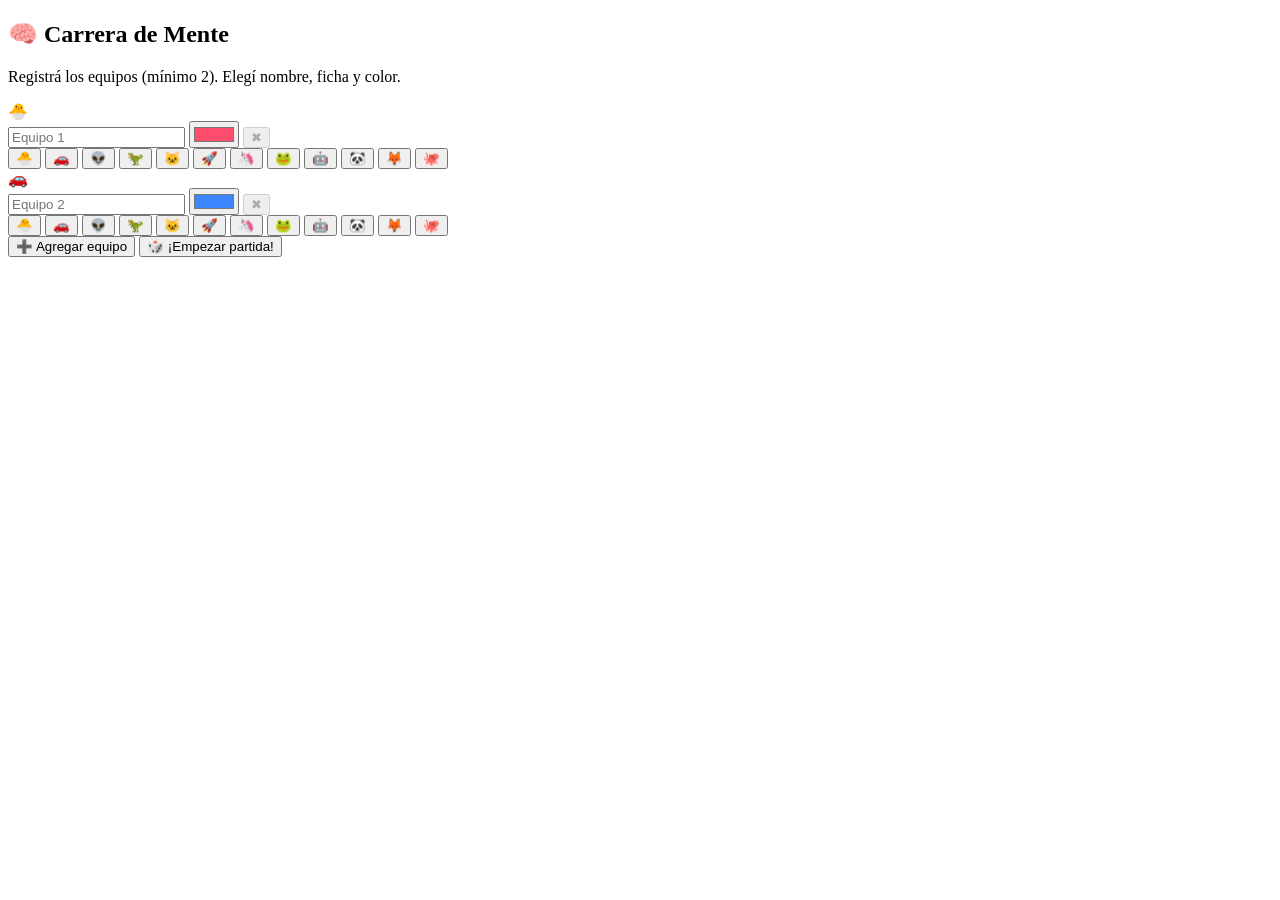
==== index.html @ 46ceb8cd "commit inicial" ====
<!doctype html>
<html lang="es">
<head>
  <meta charset="utf-8">
  <meta name="viewport" content="width=device-width, initial-scale=1">
  <title>Carrera de Mente</title>
  <link rel="preconnect" href="https://fonts.googleapis.com">
  <link rel="preconnect" href="https://fonts.gstatic.com" crossorigin>
  <link href="https://fonts.googleapis.com/css2?family=Fredoka:wght@400;600;700&display=swap" rel="stylesheet">
  <link rel="stylesheet" href="css/styles.css">
</head>
<body>

  <!-- ============ PANTALLA 1: CONFIGURACIÓN ============ -->
  <section id="screen-setup" class="screen screen-setup" hidden>
    <div class="setup-card">
      <h1 class="logo">🧠 Carrera de Mente</h1>
      <p class="subtitle">Registrá los equipos (mínimo 2). Elegí nombre, ficha y color.</p>

      <div id="team-list" class="team-list"></div>

      <div class="setup-actions">
        <button id="btn-add-team" class="btn btn-ghost" type="button">➕ Agregar equipo</button>
        <button id="btn-start" class="btn btn-primary btn-big" type="button">🎲 ¡Empezar partida!</button>
      </div>
    </div>
  </section>

  <!-- ============ PANTALLA 2: TABLERO ============ -->
  <section id="screen-game" class="screen screen-game" hidden>
    <header class="topbar">
      <h1 class="logo small">🧠 Carrera de Mente</h1>
      <div class="topbar-actions">
        <button id="btn-undo" class="btn btn-ghost" type="button" title="Deshacer última acción">↩️ Deshacer</button>
        <button id="btn-new" class="btn btn-ghost" type="button">🔄 Nueva partida</button>
      </div>
    </header>

    <main class="game-layout">
      <div class="board-wrap">
        <div id="board" class="board">
          <!-- Las casillas se generan por JS. Las fichas viven en esta capa encima -->
          <div id="tokens" class="tokens-layer"></div>
        </div>
      </div>

      <aside class="panel">
        <div id="turn-card" class="turn-card"></div>

        <div class="panel-box">
          <p class="panel-label">Valor del dado físico</p>
          <div id="dice-buttons" class="dice-buttons"></div>
          <button id="btn-move" class="btn btn-primary btn-big btn-block" type="button" disabled>¡Mover!</button>
          <div class="row-actions">
            <button id="btn-ring" class="btn btn-gold" type="button">💍 +1 Anillo</button>
            <button id="btn-skip" class="btn btn-ghost" type="button">⏭️ Pasar turno</button>
          </div>
          <p class="hint">Atajos: teclas <kbd>1</kbd>–<kbd>6</kbd> y <kbd>Enter</kbd></p>
        </div>

        <div class="panel-box">
          <p class="panel-label">Equipos</p>
          <ol id="score-list" class="score-list"></ol>
        </div>
      </aside>
    </main>
  </section>

  <!-- ============ MODAL: CONTINUAR PARTIDA ============ -->
  <div id="modal-resume" class="modal" hidden>
    <div class="modal-card">
      <div class="modal-emoji">💾</div>
      <h2>Hay una partida guardada</h2>
      <ul id="resume-summary" class="resume-summary"></ul>
      <div class="modal-actions">
        <button id="btn-resume" class="btn btn-primary btn-big" type="button">▶️ Continuar partida</button>
        <button id="btn-resume-new" class="btn btn-ghost" type="button">🆕 Nueva partida</button>
      </div>
    </div>
  </div>

  <!-- ============ MODAL: DESAFÍO ============ -->
  <div id="modal-challenge" class="modal" hidden>
    <div class="modal-card">
      <div class="modal-emoji">❓</div>
      <h2>¡Desafío!</h2>
      <p id="challenge-text" class="modal-text"></p>
      <div class="modal-actions">
        <button id="btn-challenge-ok" class="btn btn-primary btn-big" type="button">✅ Correcto (+1 💍)</button>
        <button id="btn-challenge-fail" class="btn btn-danger btn-big" type="button">❌ Incorrecto</button>
      </div>
    </div>
  </div>

  <!-- ============ MODAL: VICTORIA ============ -->
  <div id="modal-victory" class="modal modal-victory" hidden>
    <div id="confetti" class="confetti"></div>
    <div class="modal-card victory-card">
      <div id="victory-avatar" class="victory-avatar"></div>
      <h2 id="victory-title" class="victory-title"></h2>
      <p id="victory-text" class="modal-text"></p>
      <div class="modal-actions">
        <button id="btn-victory-continue" class="btn btn-primary btn-big" type="button">Seguir jugando</button>
        <button id="btn-victory-new" class="btn btn-ghost" type="button">🆕 Nueva partida</button>
      </div>
    </div>
  </div>

  <div id="toast" class="toast" hidden></div>

  <script src="js/config.js"></script>
  <script src="js/app.js"></script>
</body>
</html>
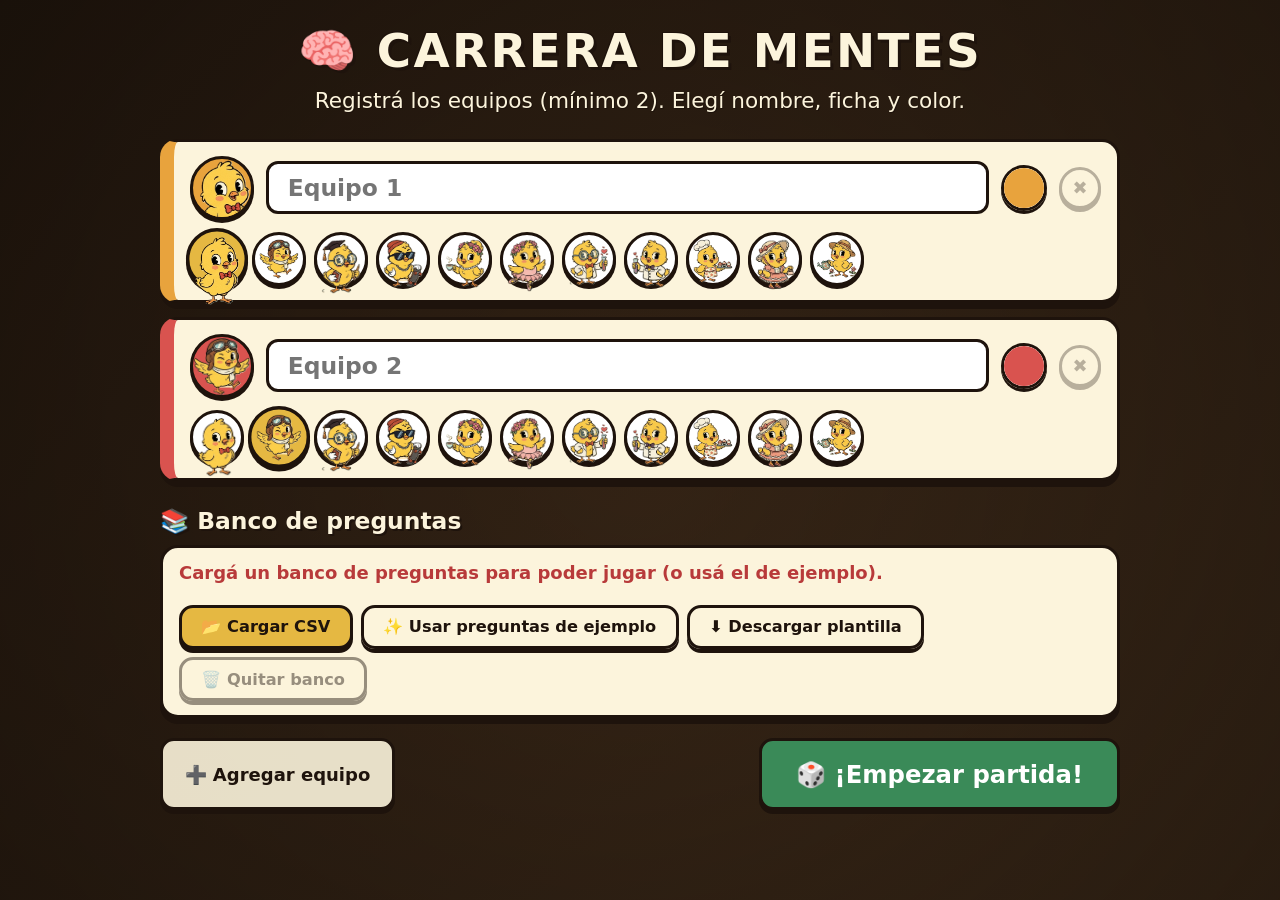
==== commit 51d8c999: "Pista circular por temáticas, banco de preguntas CSV y personajes pollito - Tablero circular de 20 c" ====
--- a/index.html
+++ b/index.html
@@ -3,7 +3,7 @@
 <head>
   <meta charset="utf-8">
   <meta name="viewport" content="width=device-width, initial-scale=1">
-  <title>Carrera de Mente</title>
+  <title>Carrera de Mentes</title>
   <link rel="preconnect" href="https://fonts.googleapis.com">
   <link rel="preconnect" href="https://fonts.gstatic.com" crossorigin>
   <link href="https://fonts.googleapis.com/css2?family=Fredoka:wght@400;600;700&display=swap" rel="stylesheet">
@@ -11,13 +11,42 @@
 </head>
 <body>
 
+  <!-- Aviso que se ve solo si el JavaScript no arranca (JS lo oculta al iniciar) -->
+  <div id="boot-msg" class="boot-msg">
+    <div class="modal-card">
+      <div class="modal-emoji">🧠</div>
+      <h2>Carrera de Mentes</h2>
+      <p class="modal-text">Si ves este mensaje, el juego no pudo arrancar.</p>
+      <p>Abrí <strong>index.html</strong> con <strong>Chrome o Edge</strong> (doble clic en el archivo),
+        desde la carpeta completa del juego: tienen que estar al lado las carpetas
+        <code>css</code>, <code>js</code> y <code>assets</code>.</p>
+      <p><small>Las vistas previas de archivos (por ejemplo dentro de otras apps) no ejecutan el juego.</small></p>
+    </div>
+  </div>
+
+  <!-- input de archivo compartido (setup y juego) para cargar el CSV -->
+  <input type="file" id="bank-file" accept=".csv,.txt,text/csv" hidden>
+
   <!-- ============ PANTALLA 1: CONFIGURACIÓN ============ -->
   <section id="screen-setup" class="screen screen-setup" hidden>
     <div class="setup-card">
-      <h1 class="logo">🧠 Carrera de Mente</h1>
+      <h1 class="logo">🧠 Carrera de Mentes</h1>
       <p class="subtitle">Registrá los equipos (mínimo 2). Elegí nombre, ficha y color.</p>
 
       <div id="team-list" class="team-list"></div>
+
+      <h2 class="section-title">📚 Banco de preguntas</h2>
+      <div class="bank-box">
+        <p id="bank-status" class="bank-status"></p>
+        <div id="bank-themes" class="theme-chips"></div>
+        <p id="bank-error" class="bank-error" hidden></p>
+        <div class="bank-actions">
+          <button id="btn-bank-load" class="btn btn-gold" type="button">📂 Cargar CSV</button>
+          <button id="btn-bank-sample" class="btn btn-ghost" type="button">✨ Usar preguntas de ejemplo</button>
+          <button id="btn-bank-template" class="btn btn-ghost" type="button">⬇️ Descargar plantilla</button>
+          <button id="btn-bank-clear" class="btn btn-ghost" type="button">🗑️ Quitar banco</button>
+        </div>
+      </div>
 
       <div class="setup-actions">
         <button id="btn-add-team" class="btn btn-ghost" type="button">➕ Agregar equipo</button>
@@ -29,8 +58,9 @@
   <!-- ============ PANTALLA 2: TABLERO ============ -->
   <section id="screen-game" class="screen screen-game" hidden>
     <header class="topbar">
-      <h1 class="logo small">🧠 Carrera de Mente</h1>
+      <h1 class="logo small">🧠 Carrera de Mentes</h1>
       <div class="topbar-actions">
+        <button id="btn-game-bank" class="btn btn-ghost" type="button" title="Cargar otro CSV de preguntas">📚 Preguntas</button>
         <button id="btn-undo" class="btn btn-ghost" type="button" title="Deshacer última acción">↩️ Deshacer</button>
         <button id="btn-new" class="btn btn-ghost" type="button">🔄 Nueva partida</button>
       </div>
@@ -55,6 +85,7 @@
             <button id="btn-ring" class="btn btn-gold" type="button">💍 +1 Anillo</button>
             <button id="btn-skip" class="btn btn-ghost" type="button">⏭️ Pasar turno</button>
           </div>
+          <button id="btn-ask" class="btn btn-ghost btn-block" type="button" style="margin-top:8px" title="Vuelve a sacar una pregunta de la casilla donde está el equipo">❓ Pregunta de esta casilla</button>
           <p class="hint">Atajos: teclas <kbd>1</kbd>–<kbd>6</kbd> y <kbd>Enter</kbd></p>
         </div>
 
@@ -79,15 +110,33 @@
     </div>
   </div>
 
-  <!-- ============ MODAL: DESAFÍO ============ -->
-  <div id="modal-challenge" class="modal" hidden>
+  <!-- ============ MODAL: PREGUNTA ============ -->
+  <div id="modal-question" class="modal" hidden>
+    <div id="question-card" class="modal-card question-card">
+      <span id="q-theme" class="theme-chip"></span>
+      <p id="q-team" class="q-team"></p>
+      <h2 id="q-text" class="q-text"></h2>
+      <ol id="q-options" class="q-options"></ol>
+      <div id="q-answer" class="q-answer" hidden></div>
+      <div class="modal-actions">
+        <button id="btn-q-reveal" class="btn btn-ghost" type="button">👁️ Mostrar respuesta</button>
+      </div>
+      <div class="modal-actions">
+        <button id="btn-q-ok" class="btn btn-primary btn-big" type="button">✅ Correcto</button>
+        <button id="btn-q-fail" class="btn btn-danger btn-big" type="button">❌ Incorrecto</button>
+      </div>
+      <p id="q-counter" class="q-counter"></p>
+    </div>
+  </div>
+
+  <!-- ============ MODAL: ELEGIR TEMÁTICA DEL ANILLO ============ -->
+  <div id="modal-theme" class="modal" hidden>
     <div class="modal-card">
-      <div class="modal-emoji">❓</div>
-      <h2>¡Desafío!</h2>
-      <p id="challenge-text" class="modal-text"></p>
+      <h2 id="theme-title">¿Anillo de qué temática?</h2>
+      <p id="theme-for" class="modal-text"></p>
+      <div id="theme-options" class="theme-options"></div>
       <div class="modal-actions">
-        <button id="btn-challenge-ok" class="btn btn-primary btn-big" type="button">✅ Correcto (+1 💍)</button>
-        <button id="btn-challenge-fail" class="btn btn-danger btn-big" type="button">❌ Incorrecto</button>
+        <button id="btn-theme-cancel" class="btn btn-ghost" type="button">Cancelar</button>
       </div>
     </div>
   </div>
@@ -99,6 +148,7 @@
       <div id="victory-avatar" class="victory-avatar"></div>
       <h2 id="victory-title" class="victory-title"></h2>
       <p id="victory-text" class="modal-text"></p>
+      <div id="victory-rings" class="theme-chips victory-rings"></div>
       <div class="modal-actions">
         <button id="btn-victory-continue" class="btn btn-primary btn-big" type="button">Seguir jugando</button>
         <button id="btn-victory-new" class="btn btn-ghost" type="button">🆕 Nueva partida</button>
@@ -109,6 +159,7 @@
   <div id="toast" class="toast" hidden></div>
 
   <script src="js/config.js"></script>
+  <script src="js/preguntas-ejemplo.js"></script>
   <script src="js/app.js"></script>
 </body>
 </html>
--- a/css/styles.css
+++ b/css/styles.css
@@ -0,0 +1,634 @@
+/* =========================================================
+   CARRERA DE MENTES — Estética Retro 1930s (Cuphead / Monopoly)
+   Variables principales arriba: cambiá colores acá.
+   ========================================================= */
+:root {
+  --bg-1: #2d1e12;     /* Marrón oscuro clásico de fondo */
+  --bg-2: #4a331e;     /* Tono madera/tostado cálido */
+  --ink: #1e130c;      /* Tinta oscura para textos */
+  --card: #fcf4dc;     /* Fondo pergamino suave para tarjetas */
+  --accent: #e5b842;   /* Amarillo dorado retro / fichas */
+  --ok: #3a8a58;       /* Verde vintage */
+  --danger: #b83a3a;   /* Rojo tiza clásico */
+  --radius: 18px;
+
+  /* Colores de las casillas normales (estilo pergamino/tablero antiguo) */
+  --cell-c0: #faeed2;
+  --cell-c1: #e4efe7;
+  --cell-c2: #f4e2d0;
+  --cell-c3: #e2eaf4;
+
+  /* Casillas especiales con tonos pasteles envejecidos */
+  --cell-forward: #a3d9b1;
+  --cell-back: #e8a5a5;
+  --cell-prize: #fce883;
+  --cell-challenge: #d4c5f9;
+
+  --step-ms: 380ms; /* lo pisa JS con CONFIG.STEP_MS */
+}
+
+*, *::before, *::after { box-sizing: border-box; }
+
+/* Aviso de arranque (lo oculta JS) */
+.boot-msg { min-height: 100vh; display: grid; place-items: center; padding: 16px; }
+.boot-msg code { background: #fff; border: 1px solid var(--ink); border-radius: 4px; padding: 0 4px; }
+[hidden] { display: none !important; }
+
+html { font-size: 18px; }
+body {
+  margin: 0;
+  min-height: 100vh;
+  font-family: 'Fredoka', 'Segoe UI', system-ui, sans-serif;
+  color: var(--ink);
+  background:
+    radial-gradient(circle, rgba(0,0,0,0.15) 0%, rgba(0,0,0,0.45) 100%),
+    linear-gradient(135deg, var(--bg-1), var(--bg-2));
+  background-attachment: fixed;
+}
+
+/* ---------- Botones estilo caricatura vintage ---------- */
+.btn {
+  font: inherit;
+  font-weight: 700;
+  font-size: 1rem;
+  border: 3px solid var(--ink);
+  border-radius: 14px;
+  padding: .6em 1.2em;
+  cursor: pointer;
+  color: var(--ink);
+  background: var(--card);
+  box-shadow: 0 4px 0 var(--ink);
+  transition: transform .08s, box-shadow .08s, opacity .2s;
+  user-select: none;
+  display: inline-flex; align-items: center; justify-content: center; gap: .3em;
+}
+.btn:active:not(:disabled) { transform: translateY(4px); box-shadow: 0 0 0 var(--ink); }
+.btn:disabled { opacity: .45; cursor: not-allowed; }
+.btn-primary { background: var(--ok); color: #fff; }
+.btn-gold { background: var(--accent); }
+.btn-danger { background: var(--danger); color: #fff; }
+.btn-ghost { background: rgba(252,244,220,.9); }
+.btn-big { font-size: 1.35rem; padding: .75em 1.4em; }
+.btn-block { width: 100%; }
+.btn-icon {
+  font: inherit; border: 3px solid var(--ink); background: var(--card); color: var(--ink);
+  width: 42px; height: 42px; border-radius: 50%; cursor: pointer; font-weight: 700;
+  box-shadow: 0 3px 0 var(--ink);
+}
+.btn-icon:disabled { opacity: .3; cursor: not-allowed; }
+
+.logo {
+  margin: 0;
+  font-size: 2.6rem;
+  color: var(--card);
+  text-transform: uppercase;
+  letter-spacing: 0.05em;
+  text-shadow: 3px 3px 0 var(--ink), -1px -1px 0 var(--ink), 1px -1px 0 var(--ink), -1px 1px 0 var(--ink);
+}
+.logo.small { font-size: 1.6rem; }
+
+/* ---------- Avatar genérico ---------- */
+.av { display: grid; place-items: center; width: 100%; height: 100%; line-height: 1; }
+.av img { width: 100%; height: 100%; object-fit: contain; display: block; }
+
+/* =========================================================
+   SETUP
+   ========================================================= */
+.screen-setup { display: grid; place-items: center; padding: 24px 16px; }
+.setup-card {
+  width: min(960px, 100%);
+  text-align: center;
+}
+.subtitle { color: var(--card); font-size: 1.2rem; margin: .4em 0 1.2em; text-shadow: 1px 1px 0 var(--ink); }
+.section-title { color: var(--card); text-align: left; margin: 26px 0 10px; font-size: 1.3rem; text-shadow: 2px 2px 0 var(--ink); }
+
+.team-list { display: grid; gap: 14px; text-align: left; }
+.team-row {
+  background: var(--card);
+  border-radius: var(--radius);
+  padding: 14px 16px;
+  border: 3px solid var(--ink);
+  border-left: 14px solid var(--team);
+  box-shadow: 0 6px 0 var(--ink);
+  animation: pop-in .3s ease-out;
+}
+.team-row-head { display: flex; align-items: center; gap: 12px; }
+.avatar-preview {
+  flex: 0 0 64px; width: 64px; height: 64px; border-radius: 50%;
+  background: var(--team); border: 3px solid var(--ink); box-shadow: 0 3px 0 var(--ink);
+  font-size: 40px; overflow: hidden;
+}
+.team-name {
+  flex: 1; min-width: 0;
+  font: inherit; font-size: 1.3rem; font-weight: 600;
+  padding: .4em .8em; border-radius: 12px; border: 3px solid var(--ink); outline: none;
+  background: #fff; color: var(--ink);
+}
+.team-name:focus { border-color: var(--accent); }
+.color-pick {
+  width: 46px; height: 46px; border-radius: 50%; overflow: hidden; flex: 0 0 46px;
+  border: 3px solid var(--ink); box-shadow: 0 3px 0 var(--ink); cursor: pointer; position: relative;
+}
+.color-pick input { position: absolute; inset: -10px; width: 200%; height: 200%; border: 0; cursor: pointer; }
+
+.avatar-picker { display: flex; flex-wrap: wrap; gap: 8px; margin-top: 12px; }
+.avatar-opt {
+  width: 54px; height: 54px; border-radius: 50%; border: 3px solid var(--ink);
+  background: #fff; font-size: 32px; cursor: pointer; padding: 4px;
+  box-shadow: 0 3px 0 var(--ink);
+  transition: transform .15s, background .15s;
+}
+.avatar-opt:hover { transform: scale(1.1); }
+.avatar-opt.selected { background: var(--accent); transform: scale(1.15); }
+
+.setup-actions { display: flex; justify-content: space-between; gap: 12px; margin-top: 20px; flex-wrap: wrap; }
+
+/* ---------- Banco de preguntas (setup) ---------- */
+.bank-box {
+  background: var(--card);
+  border: 3px solid var(--ink);
+  border-radius: var(--radius);
+  box-shadow: 0 6px 0 var(--ink);
+  padding: 14px 16px;
+  text-align: left;
+}
+.bank-status { margin: 0 0 10px; font-weight: 600; }
+.bank-status.empty { color: var(--danger); }
+.bank-actions { display: flex; flex-wrap: wrap; gap: 8px; margin-top: 12px; }
+.bank-actions .btn { font-size: .9rem; }
+.bank-error { color: var(--danger); font-weight: 600; margin: 8px 0 0; }
+
+/* Chips de temática */
+.theme-chips { display: flex; flex-wrap: wrap; gap: 6px; }
+.theme-chip {
+  display: inline-flex; align-items: center; gap: .35em;
+  background: var(--theme); color: #fff;
+  border: 2px solid var(--ink); border-radius: 999px;
+  padding: .15em .7em; font-weight: 700; font-size: .9rem;
+  box-shadow: 0 2px 0 var(--ink);
+  text-shadow: 1px 1px 0 rgba(0,0,0,.35);
+  white-space: nowrap;
+}
+.theme-chip small { opacity: .9; font-weight: 600; }
+
+/* =========================================================
+   JUEGO
+   ========================================================= */
+.screen-game { height: 100vh; display: grid; grid-template-rows: auto 1fr; }
+.topbar { display: flex; justify-content: space-between; align-items: center; padding: 10px 16px 0; gap: 10px; }
+.topbar-actions { display: flex; gap: 8px; }
+.topbar-actions .btn { font-size: .9rem; padding: .5em .9em; }
+
+.game-layout {
+  display: grid;
+  grid-template-columns: 1fr 340px;
+  gap: 16px;
+  padding: 12px 16px 16px;
+  min-height: 0;
+}
+
+/* ---------- Tablero ----------
+   El fondo ocupa todo el tablero. Las casillas se ubican en la
+   "zona libre" definida por CONFIG.BOARD_AREA (JS pone --area-*).
+   El padding vertical en % se calcula sobre el ANCHO, por eso se
+   divide por --ratio (ancho/alto de la imagen). */
+.board-wrap { display: grid; place-items: center; min-width: 0; min-height: 0; }
+.board {
+  --cols: 8; --rows: 5;
+  --ratio: 1.6;
+  --area-t: 2; --area-r: 1.5; --area-b: 2; --area-l: 1.5;
+  position: relative;
+  display: grid;
+  grid-template-columns: repeat(var(--cols), 1fr);
+  grid-template-rows: repeat(var(--rows), 1fr);
+  gap: 6px;
+  padding:
+    calc(1% * var(--area-t) / var(--ratio))
+    calc(1% * var(--area-r))
+    calc(1% * var(--area-b) / var(--ratio))
+    calc(1% * var(--area-l));
+  aspect-ratio: var(--ratio);
+  width: min(100%, calc((100vh - 110px) * var(--ratio)));
+  background-color: rgba(252,244,220,.25);
+  background-size: 100% 100%;
+  background-position: center;
+  border-radius: 24px;
+  border: 4px solid var(--ink);
+  box-shadow: 0 10px 0 var(--ink), 0 14px 40px rgba(0,0,0,.4);
+}
+
+.cell {
+  position: relative;
+  border-radius: 12px;
+  border: 2px solid var(--ink);
+  display: flex; flex-direction: column; align-items: center; justify-content: center;
+  font-weight: 700;
+  font-size: calc(var(--cell, 70px) * .32);
+  box-shadow: 0 3px 0 var(--ink);
+  user-select: none;
+  overflow: hidden;
+}
+.cell-c0 { background: var(--cell-c0); }
+.cell-c1 { background: var(--cell-c1); }
+.cell-c2 { background: var(--cell-c2); }
+.cell-c3 { background: var(--cell-c3); }
+.cell-forward   { background: var(--cell-forward); }
+.cell-back      { background: var(--cell-back); }
+.cell-prize     { background: var(--cell-prize); }
+.cell-challenge { background: var(--cell-challenge); }
+/* ---------- Casillas por temática (pista circular) ---------- */
+.cell-theme {
+  background:
+    radial-gradient(circle at 50% 38%, color-mix(in srgb, var(--theme) 25%, var(--card)) 0 30%, transparent 31%),
+    color-mix(in srgb, var(--theme) 70%, var(--card));
+}
+.cell-theme .cell-icon,
+.cell-start .cell-icon { font-size: calc(var(--cell-min, 70px) * .42); }
+.cell-theme .cell-label {
+  font-size: min(calc(var(--cell-min, 70px) * .15), calc(var(--cell, 70px) * .12));
+  letter-spacing: 0;
+  color: #fff;
+  text-shadow: 1px 1px 0 var(--ink), -1px -1px 0 var(--ink), 1px -1px 0 var(--ink), -1px 1px 0 var(--ink);
+  max-width: 100%; padding: 0 3px; overflow: hidden; text-overflow: ellipsis; white-space: nowrap;
+}
+.cell-start .cell-label { font-size: calc(var(--cell-min, 70px) * .12); line-height: 1.1; }
+
+/* Centro del tablero: leyenda de anillos a juntar */
+.board-center {
+  margin: 6%;
+  display: flex; flex-direction: column; align-items: center; justify-content: center;
+  gap: calc(var(--cell-min, 70px) * .12);
+  background: color-mix(in srgb, var(--card) 88%, transparent);
+  border: 3px solid var(--ink); border-radius: 18px;
+  box-shadow: 0 5px 0 var(--ink);
+  padding: 2% 3%;
+  text-align: center;
+}
+.center-title {
+  font-weight: 700; text-transform: uppercase; letter-spacing: .04em;
+  font-size: calc(var(--cell-min, 70px) * .26);
+}
+.center-themes { display: flex; flex-wrap: wrap; justify-content: center; gap: calc(var(--cell-min, 70px) * .1); }
+.center-theme {
+  display: inline-flex; align-items: center; gap: .35em;
+  font-weight: 700; font-size: calc(var(--cell-min, 70px) * .19);
+  background: #fff; border: 2px solid var(--ink); border-radius: 999px;
+  padding: .15em .7em .15em .3em; box-shadow: 0 3px 0 var(--ink);
+}
+.center-ring {
+  width: 1.5em; height: .75em; border-radius: 50%;
+  background: var(--theme); border: 2px solid var(--ink);
+  box-shadow: inset 0 0 0 .2em color-mix(in srgb, var(--theme) 50%, white);
+}
+
+/* Anillos que faltan (panel / victoria) */
+.theme-chip.missing { background: #d8d0bc; color: #8a7f6a; text-shadow: none; opacity: .65; }
+.theme-options .btn.owned { opacity: .55; }
+.q-team em { font-weight: 400; opacity: .7; }
+
+.cell-num { line-height: 1; opacity: .85; }
+.cell-special .cell-num {
+  position: absolute; top: 4px; left: 7px;
+  font-size: calc(var(--cell, 70px) * .17);
+}
+.cell-icon { font-size: calc(var(--cell, 70px) * .38); line-height: 1; }
+.cell-label {
+  font-size: calc(var(--cell, 70px) * .13);
+  font-weight: 600;
+  margin-top: 2px;
+  text-transform: uppercase;
+  letter-spacing: .02em;
+  text-align: center;
+  line-height: 1.05;
+}
+
+.cell-start { background: #52b788; color: #fff; }
+.cell-goal {
+  background: repeating-conic-gradient(#1e130c 0 25%, #fcf4dc 0 50%) 0 0 / calc(var(--cell, 70px) * .25) calc(var(--cell, 70px) * .25);
+}
+.cell-goal .cell-label, .cell-start .cell-label {
+  background: var(--card); color: var(--ink); padding: 1px 8px; border-radius: 999px; border: 1px solid var(--ink);
+}
+.cell-goal .cell-num { background: var(--card); border-radius: 50%; padding: 3px; border: 1px solid var(--ink); }
+
+/* Efectos sobre casillas */
+.cell-land { animation: cell-land .45s ease-out; }
+@keyframes cell-land {
+  0% { transform: scale(1); }
+  40% { transform: scale(.9); }
+  100% { transform: scale(1); }
+}
+.cell-trigger { animation: cell-trigger 1.2s ease-out; z-index: 1; }
+@keyframes cell-trigger {
+  0%, 100% { box-shadow: 0 3px 0 var(--ink), 0 0 0 0 rgba(229,184,66,.9); }
+  30% { box-shadow: 0 3px 0 var(--ink), 0 0 0 8px rgba(229,184,66,.9); transform: scale(1.08); }
+}
+
+/* =========================================================
+   FICHAS + ANILLOS APILADOS
+   ========================================================= */
+.tokens-layer { position: absolute; inset: 0; pointer-events: none; z-index: 5; }
+
+.token {
+   --tok: calc(var(--cell, 70px) * .62);
+   --gap: calc(var(--tok) * .14);
+   --ring-h: calc(var(--tok) * .36);
+   --thick: calc(var(--tok) * .11);
+   --vis: 0;
+   --has: 0;
+   position: absolute; left: 0; top: 0; width: 0; height: 0;
+   transition: transform var(--step-ms) cubic-bezier(.45,.05,.35,1);
+   will-change: transform;
+}
+.token.no-anim { transition: none; }
+
+.token-body {
+  position: absolute;
+  left: calc(var(--tok) / -2);
+  bottom: 0;
+  width: var(--tok);
+  height: calc(var(--tok) * 3);
+  transform-origin: 50% 100%;
+}
+.token-body.hop { animation: hop var(--step-ms) ease-out; }
+@keyframes hop {
+  0%   { transform: translateY(0) scale(1, 1); }
+  15%  { transform: translateY(0) scale(1.12, .88); }
+  50%  { transform: translateY(calc(var(--tok) * -.6)) scale(.94, 1.08); }
+  85%  { transform: translateY(0) scale(1.1, .9); }
+  100% { transform: translateY(0) scale(1, 1); }
+}
+
+.token-shadow {
+  position: absolute; left: 10%; bottom: calc(var(--tok) * -.1);
+  width: 80%; height: calc(var(--tok) * .26);
+  border-radius: 50%; background: rgba(0,0,0,.4); filter: blur(2px);
+}
+
+/* --- Anillos estilo caricatura (color = temática) --- */
+.rings { position: absolute; inset: 0; }
+.ring {
+  --rc: var(--accent);
+  position: absolute; left: 0;
+  width: 100%; height: var(--ring-h);
+  bottom: calc(var(--i) * var(--gap) + var(--thick));
+  border-radius: 50%;
+  background: radial-gradient(ellipse at 50% 35%, color-mix(in srgb, var(--rc) 45%, white) 0 25%, var(--rc) 70%);
+  border: 2px solid var(--ink);
+  box-shadow: 0 var(--thick) 0 var(--ink);
+}
+.ring::after {
+  content: '';
+  position: absolute; inset: 26% 30%;
+  border-radius: 50%;
+  background: color-mix(in srgb, var(--rc) 45%, black);
+  box-shadow: inset 0 2px 3px rgba(0,0,0,.5);
+}
+.ring.ring-img {
+  background: center / contain no-repeat;
+  border: 0; box-shadow: none;
+}
+.ring.ring-img::after { display: none; }
+
+.ring-new { animation: ring-drop .65s cubic-bezier(.3,1.5,.5,1) both; }
+@keyframes ring-drop {
+  0%   { transform: translateY(calc(var(--tok) * -2.4)) scale(1.25); opacity: 0; }
+  50%  { opacity: 1; }
+  100% { transform: none; opacity: 1; }
+}
+
+/* --- Avatar del token --- */
+.token-avatar {
+  position: absolute; left: 0;
+  width: 100%; height: var(--tok);
+  bottom: calc(var(--vis) * var(--gap) + var(--has) * var(--tok) * .16);
+  transition: bottom .5s cubic-bezier(.3,1.6,.5,1);
+  font-size: calc(var(--tok) * .68);
+  border-radius: 50%;
+  background: radial-gradient(circle at 35% 30%, color-mix(in srgb, var(--team) 40%, white), var(--team) 70%);
+  border: 3px solid var(--ink);
+  box-shadow: 0 4px 0 var(--ink);
+}
+.token-avatar:has(.is-img) {
+  /* personajes con imagen: un poco más grandes y altos que el círculo */
+  left: -20%; width: 140%; height: calc(var(--tok) * 1.45);
+  background: none; border: 0; box-shadow: none;
+  filter: drop-shadow(2px 2px 0 var(--ink)) drop-shadow(0 4px 4px rgba(0,0,0,.4));
+  font-size: 0;
+}
+
+.ring-badge {
+  position: absolute; right: -22%;
+  bottom: calc(var(--vis) * var(--gap) + var(--has) * var(--tok) * .16 + var(--tok) * .72);
+  transition: bottom .5s cubic-bezier(.3,1.6,.5,1);
+  background: var(--accent); color: var(--ink);
+  font-weight: 700; font-size: calc(var(--tok) * .26);
+  padding: 1px 6px; border-radius: 999px; border: 2px solid var(--ink);
+  box-shadow: 0 2px 0 var(--ink);
+}
+.ring-badge:empty { display: none; }
+
+.token.is-turn .token-avatar { animation: turn-pulse 1.3s ease-in-out infinite; }
+@keyframes turn-pulse {
+  0%, 100% { outline: 0 solid transparent; outline-offset: 2px; }
+  50% { outline: 4px solid var(--accent); outline-offset: 3px; }
+}
+
+/* =========================================================
+   PANEL LATERAL
+   ========================================================= */
+.panel { display: flex; flex-direction: column; gap: 14px; overflow: auto; min-height: 0; padding-bottom: 8px; }
+.panel-box {
+  background: var(--card);
+  border-radius: var(--radius);
+  padding: 14px;
+  border: 3px solid var(--ink);
+  box-shadow: 0 6px 0 var(--ink);
+}
+.panel-label { margin: 0 0 8px; font-weight: 700; font-size: .85rem; text-transform: uppercase; letter-spacing: .06em; opacity: .7; }
+.hint { margin: 10px 0 0; font-size: .75rem; opacity: .7; text-align: center; }
+kbd { background: var(--card); border: 2px solid var(--ink); border-radius: 4px; padding: 0 5px; font-family: inherit; box-shadow: 0 2px 0 var(--ink); }
+
+.turn-card {
+  --team: #888;
+  display: flex; align-items: center; gap: 14px;
+  background: var(--team); color: var(--ink);
+  border-radius: var(--radius); padding: 14px 16px;
+  border: 3px solid var(--ink);
+  box-shadow: 0 6px 0 var(--ink);
+  transition: background .4s;
+}
+.turn-card.changed { animation: pop-in .4s ease-out; }
+.turn-avatar {
+  flex: 0 0 84px; width: 84px; height: 84px; border-radius: 50%;
+  background: rgba(255,255,255,.5); border: 3px solid var(--ink); box-shadow: 0 3px 0 var(--ink); font-size: 54px; overflow: hidden;
+}
+.turn-label { font-size: .85rem; text-transform: uppercase; letter-spacing: .08em; font-weight: 700; opacity: .9; }
+.turn-name { font-size: 1.9rem; font-weight: 700; line-height: 1.1; text-shadow: 1px 1px 0 rgba(255,255,255,.5); word-break: break-word; }
+.turn-meta { font-size: .95rem; font-weight: 600; opacity: .95; }
+
+.dice-buttons { display: grid; grid-template-columns: repeat(3, 1fr); gap: 8px; margin-bottom: 10px; }
+.dice-btn {
+  font: inherit; font-weight: 700; font-size: 2rem;
+  height: 64px; border-radius: 14px; border: 3px solid var(--ink);
+  background: #fff; color: var(--ink); cursor: pointer;
+  box-shadow: 0 4px 0 var(--ink);
+  transition: transform .1s, background .15s;
+}
+.dice-btn:hover:not(:disabled) { transform: scale(1.05); }
+.dice-btn.selected { background: var(--accent); transform: scale(1.08); }
+.dice-btn:disabled { opacity: .4; cursor: not-allowed; }
+
+.row-actions { display: grid; grid-template-columns: 1fr 1fr; gap: 8px; margin-top: 10px; }
+.row-actions .btn { font-size: .9rem; padding: .6em .4em; }
+
+.score-list { list-style: none; margin: 0; padding: 0; display: grid; gap: 8px; }
+.score-item {
+  display: grid;
+  grid-template-columns: 40px 1fr auto auto;
+  align-items: center; gap: 6px 10px;
+  padding: 8px 10px; border-radius: 12px;
+  background: #fff; border: 2px solid var(--ink);
+  border-left: 10px solid var(--team);
+  box-shadow: 0 3px 0 var(--ink);
+}
+.score-item.current { background: color-mix(in srgb, var(--team) 20%, white); }
+.score-item.finished { opacity: .75; }
+.score-avatar { width: 40px; height: 40px; font-size: 28px; }
+.score-info { min-width: 0; }
+.score-name { font-weight: 700; white-space: nowrap; overflow: hidden; text-overflow: ellipsis; }
+.score-pos { font-size: .8rem; opacity: .7; }
+.score-item .btn-icon { width: 32px; height: 32px; font-size: .9rem; box-shadow: 0 2px 0 var(--ink); }
+.score-rings { grid-column: 1 / -1; display: flex; flex-wrap: wrap; gap: 4px; }
+.score-rings:empty { display: none; }
+.score-rings .theme-chip { font-size: .75rem; padding: .05em .55em; }
+
+/* =========================================================
+   MODALES / TOAST / CONFETI
+   ========================================================= */
+.modal {
+  position: fixed; inset: 0; z-index: 100;
+  display: grid; place-items: center; padding: 16px;
+  background: rgba(15, 8, 4, .7);
+  backdrop-filter: blur(4px);
+  overflow: auto;
+}
+.modal-card {
+  position: relative; z-index: 1;
+  background: var(--card); border-radius: 24px;
+  border: 4px solid var(--ink);
+  padding: 28px; width: min(560px, 100%);
+  text-align: center;
+  box-shadow: 0 8px 0 var(--ink), 0 20px 60px rgba(0,0,0,.5);
+  animation: pop-in .35s cubic-bezier(.3,1.5,.5,1);
+}
+.modal-card h2 { margin: .2em 0 .4em; font-size: 2rem; text-shadow: 1px 1px 0 rgba(255,255,255,.5); }
+.modal-emoji { font-size: 64px; }
+.modal-text { font-size: 1.3rem; }
+.modal-actions { display: flex; gap: 10px; justify-content: center; flex-wrap: wrap; margin-top: 16px; }
+
+.resume-summary { list-style: none; padding: 0; margin: 0; display: grid; gap: 6px; text-align: left; }
+.resume-summary li { display: flex; align-items: center; gap: 10px; padding: 6px 10px; border-radius: 12px; background: #fff; border: 2px solid var(--ink); border-left: 8px solid var(--team); }
+.resume-summary .av { width: 32px; height: 32px; font-size: 24px; }
+
+/* ---------- Modal de pregunta (pensado para proyectar) ---------- */
+.question-card {
+  width: min(900px, 100%);
+  border-top: 16px solid var(--theme, var(--ink));
+}
+.question-card .theme-chip { font-size: 1.2rem; padding: .25em 1em; }
+.q-team { margin: 12px 0 0; font-size: 1.2rem; font-weight: 600; }
+.q-team strong { color: var(--team); text-shadow: 1px 1px 0 var(--ink); }
+.q-text {
+  font-size: clamp(1.6rem, 3.2vw, 2.6rem) !important;
+  line-height: 1.2;
+  margin: .5em 0 .6em !important;
+}
+.q-options {
+  list-style: none; padding: 0; margin: 0 0 8px;
+  display: grid; grid-template-columns: repeat(auto-fit, minmax(260px, 1fr)); gap: 10px;
+  text-align: left;
+}
+.q-option {
+  display: flex; align-items: center; gap: 10px;
+  font-size: 1.3rem; font-weight: 600;
+  background: #fff; border: 3px solid var(--ink); border-radius: 14px;
+  padding: .5em .8em; box-shadow: 0 4px 0 var(--ink);
+  cursor: pointer; transition: transform .1s, background .2s;
+}
+.q-option:hover { transform: translateY(-2px); }
+.q-option b {
+  flex: 0 0 auto; display: grid; place-items: center;
+  width: 1.7em; height: 1.7em; border-radius: 50%;
+  background: var(--theme, var(--accent)); color: #fff; border: 2px solid var(--ink);
+  text-shadow: 1px 1px 0 rgba(0,0,0,.35);
+}
+.q-option.picked { background: var(--accent); }
+.q-option.correct { background: #a3d9b1; animation: pop-in .3s ease-out; }
+.q-option.wrong { background: #e8a5a5; }
+.q-answer {
+  font-size: 1.6rem; font-weight: 700;
+  background: #a3d9b1; border: 3px solid var(--ink); border-radius: 14px;
+  padding: .4em .8em; margin-top: 10px; box-shadow: 0 4px 0 var(--ink);
+  animation: pop-in .3s ease-out;
+}
+.q-answer small { display: block; font-size: .8rem; text-transform: uppercase; letter-spacing: .06em; opacity: .7; }
+.q-counter { font-size: .8rem; opacity: .6; margin-top: 12px; }
+
+/* ---------- Selector de temática ---------- */
+.theme-options { display: grid; grid-template-columns: repeat(auto-fill, minmax(150px, 1fr)); gap: 10px; margin-top: 10px; }
+.theme-options .btn { background: var(--theme); color: #fff; text-shadow: 1px 1px 0 rgba(0,0,0,.4); }
+
+.victory-avatar {
+  width: 150px; height: 150px; margin: 0 auto;
+  font-size: 110px;
+  animation: victory-bounce 1s ease-in-out infinite;
+}
+.victory-title { font-size: 2.6rem !important; color: var(--team, var(--ink)); }
+.victory-rings { justify-content: center; margin-top: 8px; }
+@keyframes victory-bounce {
+  0%, 100% { transform: translateY(0) rotate(-6deg); }
+  50% { transform: translateY(-24px) rotate(6deg); }
+}
+
+.confetti { position: fixed; inset: 0; pointer-events: none; overflow: hidden; }
+.confetti i {
+  position: absolute; top: -24px;
+  width: 12px; height: 18px; border-radius: 3px; border: 1px solid var(--ink);
+  animation: confetti-fall linear forwards;
+}
+@keyframes confetti-fall {
+  to { transform: translate(var(--dx), 110vh) rotate(var(--rot)); }
+}
+
+.toast {
+  position: fixed; top: 18px; left: 50%; z-index: 200;
+  transform: translateX(-50%);
+  background: var(--card); color: var(--ink);
+  font-size: 1.5rem; font-weight: 700;
+  padding: .6em 1.3em; border-radius: 999px;
+  border: 3px solid var(--ink);
+  box-shadow: 0 6px 0 var(--ink), 0 10px 30px rgba(0,0,0,.4);
+  animation: toast-in .35s cubic-bezier(.3,1.5,.5,1);
+  text-align: center; max-width: calc(100% - 32px);
+}
+@keyframes toast-in { from { transform: translate(-50%, -30px) scale(.8); opacity: 0; } }
+@keyframes pop-in { from { transform: scale(.85); opacity: 0; } }
+
+/* =========================================================
+   RESPONSIVE
+   ========================================================= */
+@media (max-width: 1000px) {
+  .screen-game { height: auto; min-height: 100vh; }
+  .game-layout { grid-template-columns: 1fr; }
+  .board { width: 100%; gap: 4px; }
+  .panel { overflow: visible; }
+}
+@media (max-width: 560px) {
+  .logo { font-size: 1.9rem; }
+  .logo.small { font-size: 1.2rem; }
+  .topbar-actions .btn { font-size: .8rem; }
+  .board { gap: 2px; border-radius: 16px; border-width: 3px; }
+  .cell { border-radius: 6px; border-width: 1px; }
+  .cell-label { display: none; }
+}
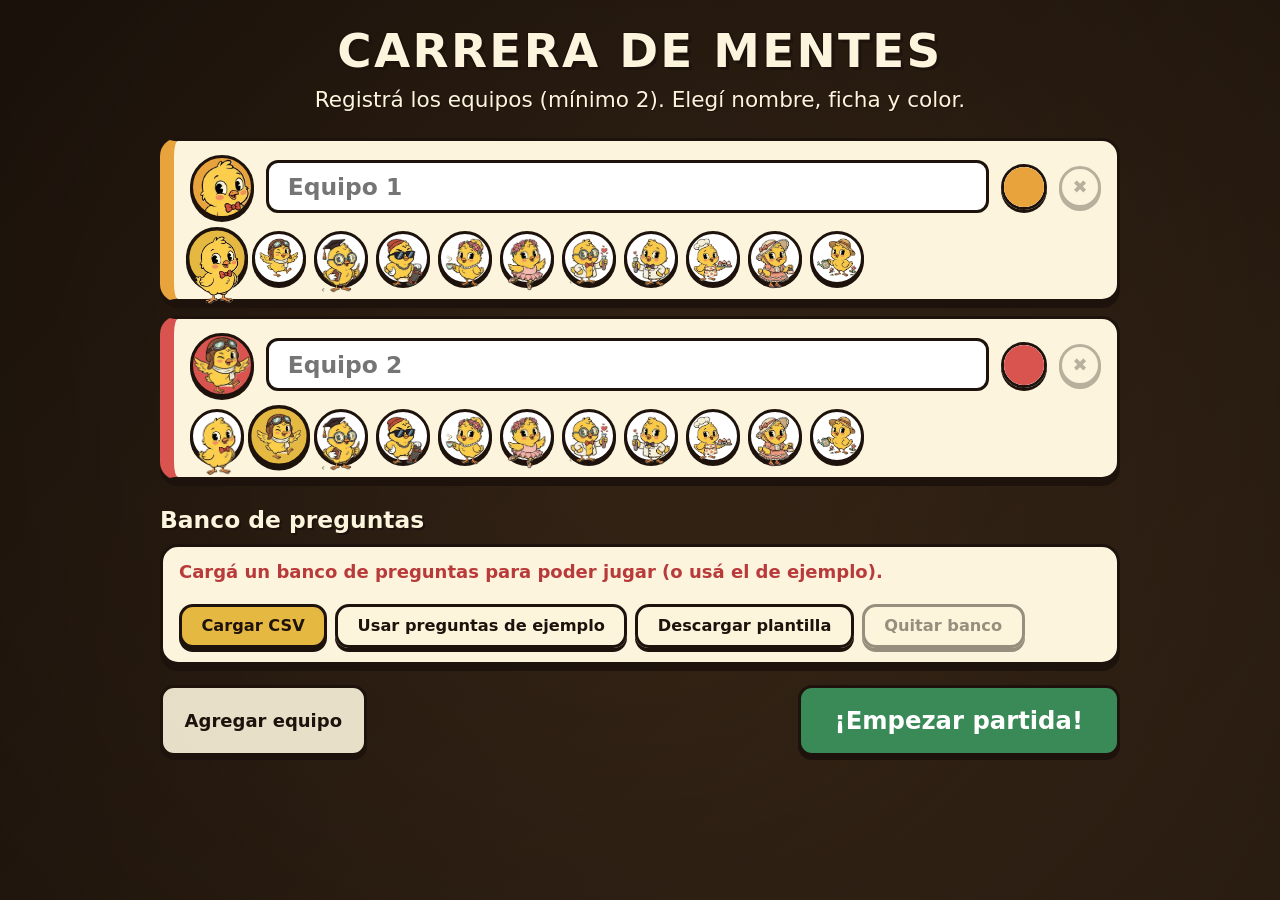
==== commit 4cf02cf3: "Saco algunos emojis de IA" ====
--- a/index.html
+++ b/index.html
@@ -14,7 +14,7 @@
   <!-- Aviso que se ve solo si el JavaScript no arranca (JS lo oculta al iniciar) -->
   <div id="boot-msg" class="boot-msg">
     <div class="modal-card">
-      <div class="modal-emoji">🧠</div>
+      <div class="modal-emoji"></div>
       <h2>Carrera de Mentes</h2>
       <p class="modal-text">Si ves este mensaje, el juego no pudo arrancar.</p>
       <p>Abrí <strong>index.html</strong> con <strong>Chrome o Edge</strong> (doble clic en el archivo),
@@ -30,27 +30,27 @@
   <!-- ============ PANTALLA 1: CONFIGURACIÓN ============ -->
   <section id="screen-setup" class="screen screen-setup" hidden>
     <div class="setup-card">
-      <h1 class="logo">🧠 Carrera de Mentes</h1>
+      <h1 class="logo"> Carrera de Mentes</h1>
       <p class="subtitle">Registrá los equipos (mínimo 2). Elegí nombre, ficha y color.</p>
 
       <div id="team-list" class="team-list"></div>
 
-      <h2 class="section-title">📚 Banco de preguntas</h2>
+      <h2 class="section-title"> Banco de preguntas</h2>
       <div class="bank-box">
         <p id="bank-status" class="bank-status"></p>
         <div id="bank-themes" class="theme-chips"></div>
         <p id="bank-error" class="bank-error" hidden></p>
         <div class="bank-actions">
-          <button id="btn-bank-load" class="btn btn-gold" type="button">📂 Cargar CSV</button>
-          <button id="btn-bank-sample" class="btn btn-ghost" type="button">✨ Usar preguntas de ejemplo</button>
-          <button id="btn-bank-template" class="btn btn-ghost" type="button">⬇️ Descargar plantilla</button>
-          <button id="btn-bank-clear" class="btn btn-ghost" type="button">🗑️ Quitar banco</button>
+          <button id="btn-bank-load" class="btn btn-gold" type="button"> Cargar CSV</button>
+          <button id="btn-bank-sample" class="btn btn-ghost" type="button"> Usar preguntas de ejemplo</button>
+          <button id="btn-bank-template" class="btn btn-ghost" type="button"> Descargar plantilla</button>
+          <button id="btn-bank-clear" class="btn btn-ghost" type="button"> Quitar banco</button>
         </div>
       </div>
 
       <div class="setup-actions">
-        <button id="btn-add-team" class="btn btn-ghost" type="button">➕ Agregar equipo</button>
-        <button id="btn-start" class="btn btn-primary btn-big" type="button">🎲 ¡Empezar partida!</button>
+        <button id="btn-add-team" class="btn btn-ghost" type="button"> Agregar equipo</button>
+        <button id="btn-start" class="btn btn-primary btn-big" type="button"> ¡Empezar partida!</button>
       </div>
     </div>
   </section>
@@ -58,11 +58,11 @@
   <!-- ============ PANTALLA 2: TABLERO ============ -->
   <section id="screen-game" class="screen screen-game" hidden>
     <header class="topbar">
-      <h1 class="logo small">🧠 Carrera de Mentes</h1>
+      <h1 class="logo small"> Carrera de Mentes</h1>
       <div class="topbar-actions">
-        <button id="btn-game-bank" class="btn btn-ghost" type="button" title="Cargar otro CSV de preguntas">📚 Preguntas</button>
-        <button id="btn-undo" class="btn btn-ghost" type="button" title="Deshacer última acción">↩️ Deshacer</button>
-        <button id="btn-new" class="btn btn-ghost" type="button">🔄 Nueva partida</button>
+        <button id="btn-game-bank" class="btn btn-ghost" type="button" title="Cargar otro CSV de preguntas"> Preguntas</button>
+        <button id="btn-undo" class="btn btn-ghost" type="button" title="Deshacer última acción"> Deshacer</button>
+        <button id="btn-new" class="btn btn-ghost" type="button"> Nueva partida</button>
       </div>
     </header>
 
@@ -82,10 +82,10 @@
           <div id="dice-buttons" class="dice-buttons"></div>
           <button id="btn-move" class="btn btn-primary btn-big btn-block" type="button" disabled>¡Mover!</button>
           <div class="row-actions">
-            <button id="btn-ring" class="btn btn-gold" type="button">💍 +1 Anillo</button>
-            <button id="btn-skip" class="btn btn-ghost" type="button">⏭️ Pasar turno</button>
+            <button id="btn-ring" class="btn btn-gold" type="button">+1 Anillo</button>
+              <button id="btn-skip" class="btn btn-ghost" type="button">Pasar turno</button>
           </div>
-          <button id="btn-ask" class="btn btn-ghost btn-block" type="button" style="margin-top:8px" title="Vuelve a sacar una pregunta de la casilla donde está el equipo">❓ Pregunta de esta casilla</button>
+          <button id="btn-ask" class="btn btn-ghost btn-block" type="button" style="margin-top:8px" title="Vuelve a sacar una pregunta de la casilla donde está el equipo">Pregunta de esta casilla</button>
           <p class="hint">Atajos: teclas <kbd>1</kbd>–<kbd>6</kbd> y <kbd>Enter</kbd></p>
         </div>
 
@@ -100,12 +100,12 @@
   <!-- ============ MODAL: CONTINUAR PARTIDA ============ -->
   <div id="modal-resume" class="modal" hidden>
     <div class="modal-card">
-      <div class="modal-emoji">💾</div>
+      <div class="modal-emoji"></div>
       <h2>Hay una partida guardada</h2>
       <ul id="resume-summary" class="resume-summary"></ul>
       <div class="modal-actions">
-        <button id="btn-resume" class="btn btn-primary btn-big" type="button">▶️ Continuar partida</button>
-        <button id="btn-resume-new" class="btn btn-ghost" type="button">🆕 Nueva partida</button>
+        <button id="btn-resume" class="btn btn-primary btn-big" type="button">Continuar partida</button>
+        <button id="btn-resume-new" class="btn btn-ghost" type="button">Nueva partida</button>
       </div>
     </div>
   </div>
@@ -119,11 +119,11 @@
       <ol id="q-options" class="q-options"></ol>
       <div id="q-answer" class="q-answer" hidden></div>
       <div class="modal-actions">
-        <button id="btn-q-reveal" class="btn btn-ghost" type="button">👁️ Mostrar respuesta</button>
+        <button id="btn-q-reveal" class="btn btn-ghost" type="button">Mostrar respuesta</button>
       </div>
       <div class="modal-actions">
-        <button id="btn-q-ok" class="btn btn-primary btn-big" type="button">✅ Correcto</button>
-        <button id="btn-q-fail" class="btn btn-danger btn-big" type="button">❌ Incorrecto</button>
+        <button id="btn-q-ok" class="btn btn-primary btn-big" type="button">Correcto</button>
+        <button id="btn-q-fail" class="btn btn-danger btn-big" type="button">Incorrecto</button>
       </div>
       <p id="q-counter" class="q-counter"></p>
     </div>
@@ -151,7 +151,7 @@
       <div id="victory-rings" class="theme-chips victory-rings"></div>
       <div class="modal-actions">
         <button id="btn-victory-continue" class="btn btn-primary btn-big" type="button">Seguir jugando</button>
-        <button id="btn-victory-new" class="btn btn-ghost" type="button">🆕 Nueva partida</button>
+        <button id="btn-victory-new" class="btn btn-ghost" type="button">Nueva partida</button>
       </div>
     </div>
   </div>
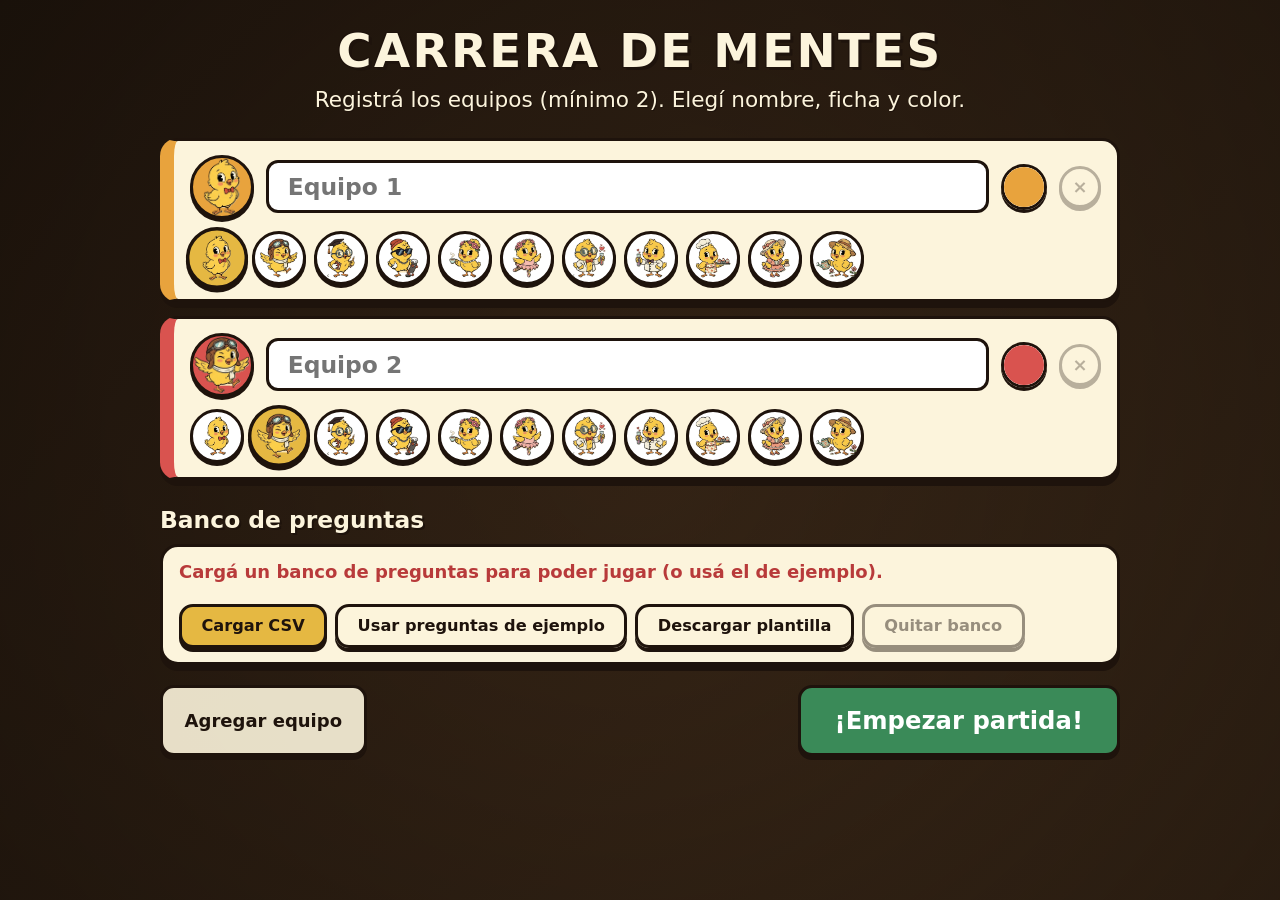
==== commit a86b99b9: "Simplifica la interfaz: sin emojis, pregunta minimalista y avatares parejos - Quita todos los emojis" ====
--- a/index.html
+++ b/index.html
@@ -14,7 +14,6 @@
   <!-- Aviso que se ve solo si el JavaScript no arranca (JS lo oculta al iniciar) -->
   <div id="boot-msg" class="boot-msg">
     <div class="modal-card">
-      <div class="modal-emoji"></div>
       <h2>Carrera de Mentes</h2>
       <p class="modal-text">Si ves este mensaje, el juego no pudo arrancar.</p>
       <p>Abrí <strong>index.html</strong> con <strong>Chrome o Edge</strong> (doble clic en el archivo),
@@ -30,27 +29,27 @@
   <!-- ============ PANTALLA 1: CONFIGURACIÓN ============ -->
   <section id="screen-setup" class="screen screen-setup" hidden>
     <div class="setup-card">
-      <h1 class="logo"> Carrera de Mentes</h1>
+      <h1 class="logo">Carrera de Mentes</h1>
       <p class="subtitle">Registrá los equipos (mínimo 2). Elegí nombre, ficha y color.</p>
 
       <div id="team-list" class="team-list"></div>
 
-      <h2 class="section-title"> Banco de preguntas</h2>
+      <h2 class="section-title">Banco de preguntas</h2>
       <div class="bank-box">
         <p id="bank-status" class="bank-status"></p>
         <div id="bank-themes" class="theme-chips"></div>
         <p id="bank-error" class="bank-error" hidden></p>
         <div class="bank-actions">
-          <button id="btn-bank-load" class="btn btn-gold" type="button"> Cargar CSV</button>
-          <button id="btn-bank-sample" class="btn btn-ghost" type="button"> Usar preguntas de ejemplo</button>
-          <button id="btn-bank-template" class="btn btn-ghost" type="button"> Descargar plantilla</button>
-          <button id="btn-bank-clear" class="btn btn-ghost" type="button"> Quitar banco</button>
+          <button id="btn-bank-load" class="btn btn-gold" type="button">Cargar CSV</button>
+          <button id="btn-bank-sample" class="btn btn-ghost" type="button">Usar preguntas de ejemplo</button>
+          <button id="btn-bank-template" class="btn btn-ghost" type="button">Descargar plantilla</button>
+          <button id="btn-bank-clear" class="btn btn-ghost" type="button">Quitar banco</button>
         </div>
       </div>
 
       <div class="setup-actions">
-        <button id="btn-add-team" class="btn btn-ghost" type="button"> Agregar equipo</button>
-        <button id="btn-start" class="btn btn-primary btn-big" type="button"> ¡Empezar partida!</button>
+        <button id="btn-add-team" class="btn btn-ghost" type="button">Agregar equipo</button>
+        <button id="btn-start" class="btn btn-primary btn-big" type="button">¡Empezar partida!</button>
       </div>
     </div>
   </section>
@@ -58,11 +57,11 @@
   <!-- ============ PANTALLA 2: TABLERO ============ -->
   <section id="screen-game" class="screen screen-game" hidden>
     <header class="topbar">
-      <h1 class="logo small"> Carrera de Mentes</h1>
+      <h1 class="logo small">Carrera de Mentes</h1>
       <div class="topbar-actions">
-        <button id="btn-game-bank" class="btn btn-ghost" type="button" title="Cargar otro CSV de preguntas"> Preguntas</button>
-        <button id="btn-undo" class="btn btn-ghost" type="button" title="Deshacer última acción"> Deshacer</button>
-        <button id="btn-new" class="btn btn-ghost" type="button"> Nueva partida</button>
+        <button id="btn-game-bank" class="btn btn-ghost" type="button" title="Cargar otro CSV de preguntas">Preguntas</button>
+        <button id="btn-undo" class="btn btn-ghost" type="button" title="Deshacer última acción">Deshacer</button>
+        <button id="btn-new" class="btn btn-ghost" type="button">Nueva partida</button>
       </div>
     </header>
 
@@ -83,7 +82,7 @@
           <button id="btn-move" class="btn btn-primary btn-big btn-block" type="button" disabled>¡Mover!</button>
           <div class="row-actions">
             <button id="btn-ring" class="btn btn-gold" type="button">+1 Anillo</button>
-              <button id="btn-skip" class="btn btn-ghost" type="button">Pasar turno</button>
+            <button id="btn-skip" class="btn btn-ghost" type="button">Pasar turno</button>
           </div>
           <button id="btn-ask" class="btn btn-ghost btn-block" type="button" style="margin-top:8px" title="Vuelve a sacar una pregunta de la casilla donde está el equipo">Pregunta de esta casilla</button>
           <p class="hint">Atajos: teclas <kbd>1</kbd>–<kbd>6</kbd> y <kbd>Enter</kbd></p>
@@ -100,7 +99,6 @@
   <!-- ============ MODAL: CONTINUAR PARTIDA ============ -->
   <div id="modal-resume" class="modal" hidden>
     <div class="modal-card">
-      <div class="modal-emoji"></div>
       <h2>Hay una partida guardada</h2>
       <ul id="resume-summary" class="resume-summary"></ul>
       <div class="modal-actions">
@@ -113,19 +111,11 @@
   <!-- ============ MODAL: PREGUNTA ============ -->
   <div id="modal-question" class="modal" hidden>
     <div id="question-card" class="modal-card question-card">
-      <span id="q-theme" class="theme-chip"></span>
-      <p id="q-team" class="q-team"></p>
       <h2 id="q-text" class="q-text"></h2>
-      <ol id="q-options" class="q-options"></ol>
-      <div id="q-answer" class="q-answer" hidden></div>
-      <div class="modal-actions">
-        <button id="btn-q-reveal" class="btn btn-ghost" type="button">Mostrar respuesta</button>
-      </div>
       <div class="modal-actions">
         <button id="btn-q-ok" class="btn btn-primary btn-big" type="button">Correcto</button>
         <button id="btn-q-fail" class="btn btn-danger btn-big" type="button">Incorrecto</button>
       </div>
-      <p id="q-counter" class="q-counter"></p>
     </div>
   </div>
 
--- a/css/styles.css
+++ b/css/styles.css
@@ -90,6 +90,15 @@
 /* ---------- Avatar genérico ---------- */
 .av { display: grid; place-items: center; width: 100%; height: 100%; line-height: 1; }
 .av img { width: 100%; height: 100%; object-fit: contain; display: block; }
+/* Imágenes de personajes: misma altura para todos, centradas y apoyadas abajo */
+.av.is-img { position: relative; }
+.av.is-img img {
+  position: absolute; left: 50%; bottom: 0;
+  height: 100%; width: auto; max-width: none;
+  transform: translateX(-50%);
+}
+/* Sin imagen: inicial del nombre */
+.av-initial { font-weight: 700; color: var(--ink); font-size: .55em; }
 
 /* =========================================================
    SETUP
@@ -242,16 +251,29 @@
     radial-gradient(circle at 50% 38%, color-mix(in srgb, var(--theme) 25%, var(--card)) 0 30%, transparent 31%),
     color-mix(in srgb, var(--theme) 70%, var(--card));
 }
-.cell-theme .cell-icon,
-.cell-start .cell-icon { font-size: calc(var(--cell-min, 70px) * .42); }
+.cell-ring {
+  width: 58%; height: calc(var(--cell-min, 70px) * .26);
+  margin-bottom: calc(var(--cell-min, 70px) * .08);
+  border-radius: 50%;
+  background: var(--theme); border: 2px solid var(--ink);
+  box-shadow: 0 calc(var(--cell-min, 70px) * .05) 0 var(--ink),
+              inset 0 0 0 calc(var(--cell-min, 70px) * .06) color-mix(in srgb, var(--theme) 45%, white);
+}
 .cell-theme .cell-label {
-  font-size: min(calc(var(--cell-min, 70px) * .15), calc(var(--cell, 70px) * .12));
+  font-size: min(calc(var(--cell-min, 70px) * .18), calc(var(--cell, 70px) * .14));
   letter-spacing: 0;
   color: #fff;
   text-shadow: 1px 1px 0 var(--ink), -1px -1px 0 var(--ink), 1px -1px 0 var(--ink), -1px 1px 0 var(--ink);
   max-width: 100%; padding: 0 3px; overflow: hidden; text-overflow: ellipsis; white-space: nowrap;
 }
-.cell-start .cell-label { font-size: calc(var(--cell-min, 70px) * .12); line-height: 1.1; }
+.cell-start .cell-label { font-size: calc(var(--cell-min, 70px) * .16); line-height: 1.1; }
+.cell-start .cell-sub { font-size: calc(var(--cell-min, 70px) * .12); font-weight: 600; margin-top: 4px; }
+
+/* Etiqueta de ganador en la lista de equipos */
+.winner-tag {
+  font-size: .7rem; background: var(--accent); border: 2px solid var(--ink);
+  border-radius: 999px; padding: 0 .5em; vertical-align: middle;
+}
 
 /* Centro del tablero: leyenda de anillos a juntar */
 .board-center {
@@ -417,17 +439,6 @@
   font-size: 0;
 }
 
-.ring-badge {
-  position: absolute; right: -22%;
-  bottom: calc(var(--vis) * var(--gap) + var(--has) * var(--tok) * .16 + var(--tok) * .72);
-  transition: bottom .5s cubic-bezier(.3,1.6,.5,1);
-  background: var(--accent); color: var(--ink);
-  font-weight: 700; font-size: calc(var(--tok) * .26);
-  padding: 1px 6px; border-radius: 999px; border: 2px solid var(--ink);
-  box-shadow: 0 2px 0 var(--ink);
-}
-.ring-badge:empty { display: none; }
-
 .token.is-turn .token-avatar { animation: turn-pulse 1.3s ease-in-out infinite; }
 @keyframes turn-pulse {
   0%, 100% { outline: 0 solid transparent; outline-offset: 2px; }
@@ -536,45 +547,12 @@
   width: min(900px, 100%);
   border-top: 16px solid var(--theme, var(--ink));
 }
-.question-card .theme-chip { font-size: 1.2rem; padding: .25em 1em; }
-.q-team { margin: 12px 0 0; font-size: 1.2rem; font-weight: 600; }
-.q-team strong { color: var(--team); text-shadow: 1px 1px 0 var(--ink); }
+.question-card { padding: 40px 32px 32px; }
 .q-text {
-  font-size: clamp(1.6rem, 3.2vw, 2.6rem) !important;
+  font-size: clamp(1.8rem, 3.6vw, 3rem) !important;
   line-height: 1.2;
-  margin: .5em 0 .6em !important;
-}
-.q-options {
-  list-style: none; padding: 0; margin: 0 0 8px;
-  display: grid; grid-template-columns: repeat(auto-fit, minmax(260px, 1fr)); gap: 10px;
-  text-align: left;
-}
-.q-option {
-  display: flex; align-items: center; gap: 10px;
-  font-size: 1.3rem; font-weight: 600;
-  background: #fff; border: 3px solid var(--ink); border-radius: 14px;
-  padding: .5em .8em; box-shadow: 0 4px 0 var(--ink);
-  cursor: pointer; transition: transform .1s, background .2s;
-}
-.q-option:hover { transform: translateY(-2px); }
-.q-option b {
-  flex: 0 0 auto; display: grid; place-items: center;
-  width: 1.7em; height: 1.7em; border-radius: 50%;
-  background: var(--theme, var(--accent)); color: #fff; border: 2px solid var(--ink);
-  text-shadow: 1px 1px 0 rgba(0,0,0,.35);
-}
-.q-option.picked { background: var(--accent); }
-.q-option.correct { background: #a3d9b1; animation: pop-in .3s ease-out; }
-.q-option.wrong { background: #e8a5a5; }
-.q-answer {
-  font-size: 1.6rem; font-weight: 700;
-  background: #a3d9b1; border: 3px solid var(--ink); border-radius: 14px;
-  padding: .4em .8em; margin-top: 10px; box-shadow: 0 4px 0 var(--ink);
-  animation: pop-in .3s ease-out;
-}
-.q-answer small { display: block; font-size: .8rem; text-transform: uppercase; letter-spacing: .06em; opacity: .7; }
-.q-counter { font-size: .8rem; opacity: .6; margin-top: 12px; }
-
+  margin: .3em 0 .8em !important;
+}
 /* ---------- Selector de temática ---------- */
 .theme-options { display: grid; grid-template-columns: repeat(auto-fill, minmax(150px, 1fr)); gap: 10px; margin-top: 10px; }
 .theme-options .btn { background: var(--theme); color: #fff; text-shadow: 1px 1px 0 rgba(0,0,0,.4); }
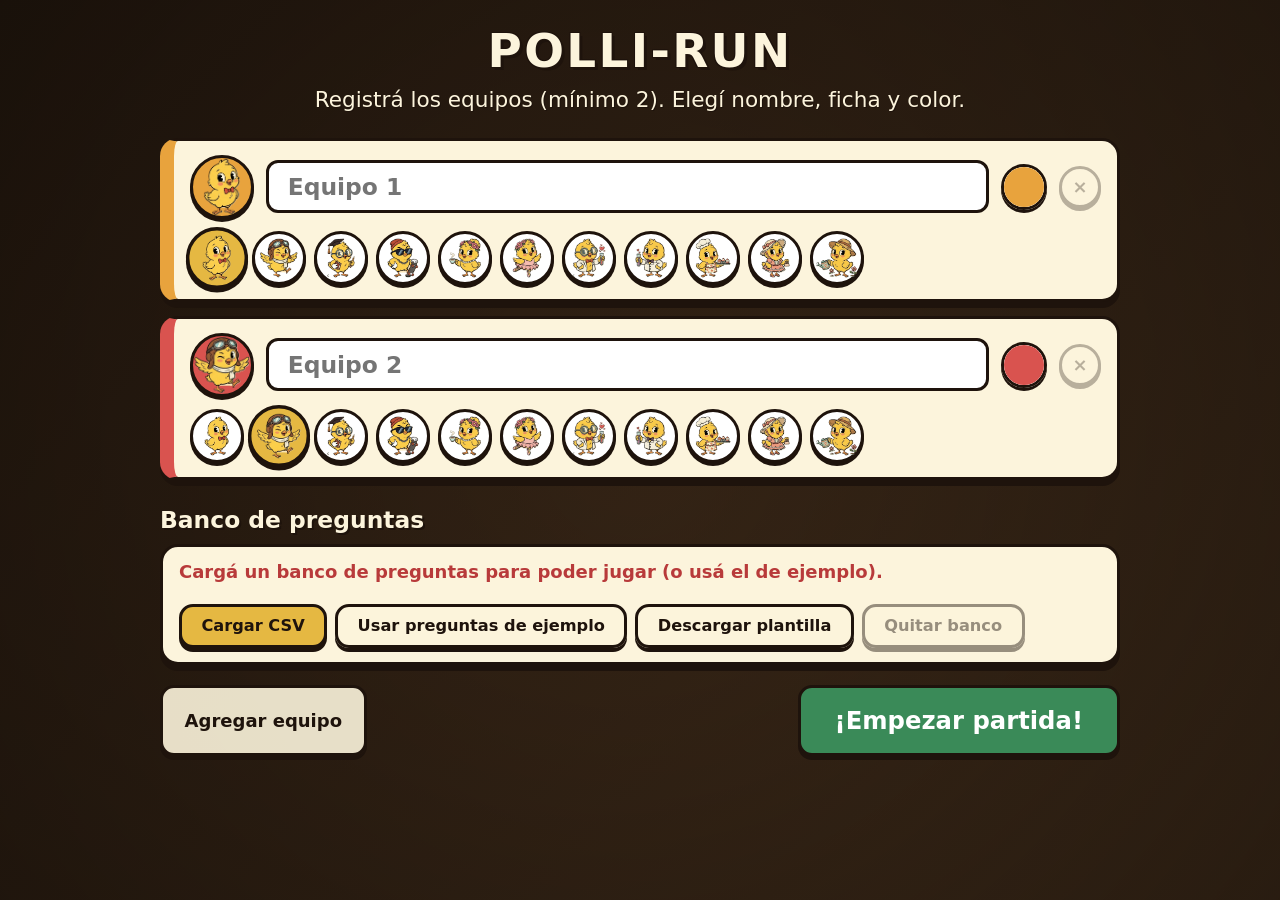
==== commit 7ddcd64f: "Corrales en posiciones fijas: casilleros 10, 26 y 37 - Nueva opción JAIL_POSITIONS en config.js (con" ====
--- a/index.html
+++ b/index.html
@@ -3,18 +3,18 @@
 <head>
   <meta charset="utf-8">
   <meta name="viewport" content="width=device-width, initial-scale=1">
-  <title>Carrera de Mentes</title>
+  <title>Polli-Run</title>
   <link rel="preconnect" href="https://fonts.googleapis.com">
   <link rel="preconnect" href="https://fonts.gstatic.com" crossorigin>
   <link href="https://fonts.googleapis.com/css2?family=Fredoka:wght@400;600;700&display=swap" rel="stylesheet">
-  <link rel="stylesheet" href="css/styles.css">
+  <link rel="stylesheet" href="css/styles.css?v=3">
 </head>
 <body>
 
   <!-- Aviso que se ve solo si el JavaScript no arranca (JS lo oculta al iniciar) -->
   <div id="boot-msg" class="boot-msg">
     <div class="modal-card">
-      <h2>Carrera de Mentes</h2>
+      <h2>Polli-Run</h2>
       <p class="modal-text">Si ves este mensaje, el juego no pudo arrancar.</p>
       <p>Abrí <strong>index.html</strong> con <strong>Chrome o Edge</strong> (doble clic en el archivo),
         desde la carpeta completa del juego: tienen que estar al lado las carpetas
@@ -29,7 +29,7 @@
   <!-- ============ PANTALLA 1: CONFIGURACIÓN ============ -->
   <section id="screen-setup" class="screen screen-setup" hidden>
     <div class="setup-card">
-      <h1 class="logo">Carrera de Mentes</h1>
+      <h1 class="logo">Polli-Run</h1>
       <p class="subtitle">Registrá los equipos (mínimo 2). Elegí nombre, ficha y color.</p>
 
       <div id="team-list" class="team-list"></div>
@@ -57,10 +57,11 @@
   <!-- ============ PANTALLA 2: TABLERO ============ -->
   <section id="screen-game" class="screen screen-game" hidden>
     <header class="topbar">
-      <h1 class="logo small">Carrera de Mentes</h1>
+      <h1 class="logo small">Polli-Run</h1>
       <div class="topbar-actions">
         <button id="btn-game-bank" class="btn btn-ghost" type="button" title="Cargar otro CSV de preguntas">Preguntas</button>
         <button id="btn-undo" class="btn btn-ghost" type="button" title="Deshacer última acción">Deshacer</button>
+        <button id="btn-finish" class="btn btn-ghost" type="button" title="Ver el podio con la situación actual">Finalizar juego</button>
         <button id="btn-new" class="btn btn-ghost" type="button">Nueva partida</button>
       </div>
     </header>
@@ -75,6 +76,8 @@
 
       <aside class="panel">
         <div id="turn-card" class="turn-card"></div>
+
+        <div id="ring-legend" class="panel-box ring-legend"></div>
 
         <div class="panel-box">
           <p class="panel-label">Valor del dado físico</p>
@@ -111,22 +114,43 @@
   <!-- ============ MODAL: PREGUNTA ============ -->
   <div id="modal-question" class="modal" hidden>
     <div id="question-card" class="modal-card question-card">
+      <p id="q-meta" class="q-meta"></p>
       <h2 id="q-text" class="q-text"></h2>
-      <div class="modal-actions">
+      <div id="q-image" class="q-image" hidden></div>
+      <ol id="q-options" class="q-options" hidden></ol>
+      <div class="q-jokers">
+        <button id="btn-joker-remove" class="btn btn-ghost" type="button">Eliminar opciones</button>
+        <button id="btn-joker-swap" class="btn btn-ghost" type="button">Cambiar pregunta</button>
+      </div>
+      <div id="q-judge" class="modal-actions">
         <button id="btn-q-ok" class="btn btn-primary btn-big" type="button">Correcto</button>
         <button id="btn-q-fail" class="btn btn-danger btn-big" type="button">Incorrecto</button>
       </div>
     </div>
   </div>
 
-  <!-- ============ MODAL: ELEGIR TEMÁTICA DEL ANILLO ============ -->
-  <div id="modal-theme" class="modal" hidden>
-    <div class="modal-card">
-      <h2 id="theme-title">¿Anillo de qué temática?</h2>
-      <p id="theme-for" class="modal-text"></p>
-      <div id="theme-options" class="theme-options"></div>
+  <!-- ============ MODAL: PODIO ============ -->
+  <div id="modal-podium" class="modal" hidden>
+    <div id="podium-confetti" class="confetti"></div>
+    <div class="modal-card podium-card">
+      <h2 id="podium-title" class="victory-title"></h2>
+      <div id="podium" class="podium"></div>
+      <ol id="podium-rest" class="podium-rest" hidden></ol>
       <div class="modal-actions">
-        <button id="btn-theme-cancel" class="btn btn-ghost" type="button">Cancelar</button>
+        <button id="btn-podium-continue" class="btn btn-primary btn-big" type="button">Seguir jugando</button>
+        <button id="btn-podium-new" class="btn btn-ghost" type="button">Nueva partida</button>
+      </div>
+    </div>
+  </div>
+
+  <!-- ============ MODAL: ELEGIR (temática, dificultad, anillo a robar) ============ -->
+  <div id="modal-pick" class="modal" hidden>
+    <div id="pick-card" class="modal-card pick-card">
+      <h2 id="pick-title"></h2>
+      <p id="pick-sub" class="modal-text"></p>
+      <div id="pick-options" class="pick-options"></div>
+      <div class="modal-actions">
+        <button id="btn-pick-cancel" class="btn btn-ghost" type="button">Cancelar</button>
       </div>
     </div>
   </div>
@@ -141,15 +165,16 @@
       <div id="victory-rings" class="theme-chips victory-rings"></div>
       <div class="modal-actions">
         <button id="btn-victory-continue" class="btn btn-primary btn-big" type="button">Seguir jugando</button>
-        <button id="btn-victory-new" class="btn btn-ghost" type="button">Nueva partida</button>
+        <button id="btn-victory-finish" class="btn btn-ghost" type="button">Finalizar juego</button>
       </div>
     </div>
   </div>
 
   <div id="toast" class="toast" hidden></div>
 
-  <script src="js/config.js"></script>
-  <script src="js/preguntas-ejemplo.js"></script>
-  <script src="js/app.js"></script>
+  <script src="js/config.js?v=5"></script>
+  <script src="js/preguntas-ejemplo.js?v=3"></script>
+  <script src="js/preguntas-syp2026.js?v=1"></script>
+  <script src="js/app.js?v=8"></script>
 </body>
 </html>
--- a/css/styles.css
+++ b/css/styles.css
@@ -266,46 +266,51 @@
   text-shadow: 1px 1px 0 var(--ink), -1px -1px 0 var(--ink), 1px -1px 0 var(--ink), -1px 1px 0 var(--ink);
   max-width: 100%; padding: 0 3px; overflow: hidden; text-overflow: ellipsis; white-space: nowrap;
 }
+/* ---------- Corral (cárcel) ----------
+   Arriba la foto (CONFIG.JAIL_IMAGE); si no existe, se ve el corral dibujado. */
+.cell-jail {
+  justify-content: flex-end;
+  background:
+    var(--jail-img, none) center / cover no-repeat,
+    url("data:image/svg+xml,%3Csvg xmlns='http://www.w3.org/2000/svg' viewBox='0 0 100 100' preserveAspectRatio='none'%3E%3Crect width='100' height='100' fill='%23bfe3f2'/%3E%3Cpath d='M0 58 Q30 50 55 56 T100 54 V100 H0Z' fill='%237cb342'/%3E%3Cellipse cx='50' cy='86' rx='38' ry='9' fill='%23b9874f'/%3E%3Cg fill='%238d5a2b' stroke='%233b2412' stroke-width='2'%3E%3Crect x='3' y='38' width='94' height='8' rx='2'/%3E%3Crect x='3' y='58' width='94' height='8' rx='2'/%3E%3Cpath d='M10 30 l5 -6 l5 6 V84 H10Z'/%3E%3Cpath d='M35 30 l5 -6 l5 6 V84 H35Z'/%3E%3Cpath d='M60 30 l5 -6 l5 6 V84 H60Z'/%3E%3Cpath d='M85 30 l5 -6 l5 6 V84 H85Z'/%3E%3C/g%3E%3C/svg%3E") center / cover no-repeat,
+    #c8a26b;
+}
+.cell-jail .cell-label {
+  font-size: calc(var(--cell-min, 70px) * .16);
+  background: var(--card); color: var(--ink);
+  padding: 0 6px; border-radius: 999px; border: 1px solid var(--ink);
+  margin-bottom: 4%;
+}
 .cell-start .cell-label { font-size: calc(var(--cell-min, 70px) * .16); line-height: 1.1; }
 .cell-start .cell-sub { font-size: calc(var(--cell-min, 70px) * .12); font-weight: 600; margin-top: 4px; }
 
-/* Etiqueta de ganador en la lista de equipos */
-.winner-tag {
+/* Etiquetas en la lista de equipos */
+.winner-tag, .jail-tag {
   font-size: .7rem; background: var(--accent); border: 2px solid var(--ink);
   border-radius: 999px; padding: 0 .5em; vertical-align: middle;
 }
-
-/* Centro del tablero: leyenda de anillos a juntar */
-.board-center {
-  margin: 6%;
-  display: flex; flex-direction: column; align-items: center; justify-content: center;
-  gap: calc(var(--cell-min, 70px) * .12);
-  background: color-mix(in srgb, var(--card) 88%, transparent);
-  border: 3px solid var(--ink); border-radius: 18px;
-  box-shadow: 0 5px 0 var(--ink);
-  padding: 2% 3%;
-  text-align: center;
-}
-.center-title {
-  font-weight: 700; text-transform: uppercase; letter-spacing: .04em;
-  font-size: calc(var(--cell-min, 70px) * .26);
-}
-.center-themes { display: flex; flex-wrap: wrap; justify-content: center; gap: calc(var(--cell-min, 70px) * .1); }
-.center-theme {
-  display: inline-flex; align-items: center; gap: .35em;
-  font-weight: 700; font-size: calc(var(--cell-min, 70px) * .19);
-  background: #fff; border: 2px solid var(--ink); border-radius: 999px;
-  padding: .15em .7em .15em .3em; box-shadow: 0 3px 0 var(--ink);
-}
-.center-ring {
-  width: 1.5em; height: .75em; border-radius: 50%;
-  background: var(--theme); border: 2px solid var(--ink);
-  box-shadow: inset 0 0 0 .2em color-mix(in srgb, var(--theme) 50%, white);
-}
+.jail-tag { background: #b9874f; color: #fff; }
+.joker-badge {
+  display: inline-block; font-size: .68rem; font-weight: 700;
+  border: 2px solid var(--ink); border-radius: 6px; padding: 0 .4em; margin-left: 3px;
+  background: var(--accent); color: var(--ink); opacity: 1; vertical-align: 1px;
+}
+.joker-badge.used { background: transparent; opacity: .45; text-decoration: line-through; }
+
+/* Leyenda de anillos a juntar (panel) */
+.ring-legend .theme-chips { gap: 5px; }
+.ring-legend .theme-chip { font-size: .8rem; }
 
 /* Anillos que faltan (panel / victoria) */
 .theme-chip.missing { background: #d8d0bc; color: #8a7f6a; text-shadow: none; opacity: .65; }
-.theme-options .btn.owned { opacity: .55; }
+.theme-chip.has-easy { opacity: 1; border-color: var(--theme); }
+.pips { display: inline-flex; gap: 2px; }
+.pips i {
+  width: .55em; height: .55em; border-radius: 50%;
+  border: 1px solid var(--ink); background: #fff;
+}
+.pips i.on { background: var(--theme); }
+.pick-options .btn.owned { opacity: .55; }
 .q-team em { font-weight: 400; opacity: .7; }
 
 .cell-num { line-height: 1; opacity: .85; }
@@ -353,9 +358,9 @@
 
 .token {
    --tok: calc(var(--cell, 70px) * .62);
-   --gap: calc(var(--tok) * .14);
+   --gap: calc(var(--tok) * .2);
    --ring-h: calc(var(--tok) * .36);
-   --thick: calc(var(--tok) * .11);
+   --thick: calc(var(--tok) * .1);
    --vis: 0;
    --has: 0;
    position: absolute; left: 0; top: 0; width: 0; height: 0;
@@ -397,7 +402,9 @@
   border-radius: 50%;
   background: radial-gradient(ellipse at 50% 35%, color-mix(in srgb, var(--rc) 45%, white) 0 25%, var(--rc) 70%);
   border: 2px solid var(--ink);
-  box-shadow: 0 var(--thick) 0 var(--ink);
+  /* canto del anillo del mismo color (más oscuro) para que se vea en la pila */
+  box-shadow: 0 var(--thick) 0 color-mix(in srgb, var(--rc) 70%, black),
+              0 calc(var(--thick) + 2px) 0 var(--ink);
 }
 .ring::after {
   content: '';
@@ -440,6 +447,7 @@
 }
 
 .token.is-turn .token-avatar { animation: turn-pulse 1.3s ease-in-out infinite; }
+.token.in-jail .token-avatar { filter: grayscale(.85) drop-shadow(2px 2px 0 var(--ink)); }
 @keyframes turn-pulse {
   0%, 100% { outline: 0 solid transparent; outline-offset: 2px; }
   50% { outline: 4px solid var(--accent); outline-offset: 3px; }
@@ -548,14 +556,61 @@
   border-top: 16px solid var(--theme, var(--ink));
 }
 .question-card { padding: 40px 32px 32px; }
+.q-meta {
+  margin: 0; font-weight: 700; font-size: .9rem; text-transform: uppercase; letter-spacing: .08em;
+  color: color-mix(in srgb, var(--theme, var(--ink)) 70%, black);
+}
 .q-text {
   font-size: clamp(1.8rem, 3.6vw, 3rem) !important;
   line-height: 1.2;
-  margin: .3em 0 .8em !important;
-}
-/* ---------- Selector de temática ---------- */
-.theme-options { display: grid; grid-template-columns: repeat(auto-fill, minmax(150px, 1fr)); gap: 10px; margin-top: 10px; }
-.theme-options .btn { background: var(--theme); color: #fff; text-shadow: 1px 1px 0 rgba(0,0,0,.4); }
+  margin: .3em 0 .6em !important;
+}
+.q-options {
+  list-style: none; margin: 0 0 14px; padding: 0;
+  display: grid; grid-template-columns: repeat(2, 1fr); gap: 10px;
+  text-align: left;
+}
+@media (max-width: 560px) { .q-options { grid-template-columns: 1fr; } }
+.q-options li {
+  display: flex; align-items: center; gap: .6em;
+  font-size: clamp(1.1rem, 2vw, 1.6rem); font-weight: 600;
+  background: #fff; border: 3px solid var(--ink); border-radius: 14px;
+  padding: .4em .7em; box-shadow: 0 3px 0 var(--ink);
+  transition: opacity .3s;
+}
+.q-options b {
+  flex: 0 0 auto; display: grid; place-items: center;
+  width: 1.6em; height: 1.6em; border-radius: 50%;
+  background: var(--theme, var(--accent)); color: #fff; border: 2px solid var(--ink);
+  font-size: .8em;
+}
+.q-options li.removed { opacity: .2; text-decoration: line-through; }
+/* Opciones clickeables: el li queda como contenedor y el botón ocupa todo */
+.q-options li:has(.q-opt) { padding: 0; background: none; border: 0; box-shadow: none; }
+.q-opt {
+  display: flex; align-items: center; gap: .6em; width: 100%; height: 100%;
+  font: inherit; color: inherit; text-align: left; cursor: pointer;
+  background: #fff; border: 3px solid var(--ink); border-radius: 14px;
+  padding: .4em .7em; box-shadow: 0 3px 0 var(--ink);
+  transition: transform .1s, box-shadow .1s, background .2s;
+}
+.q-opt:not(:disabled):hover { transform: translateY(-2px); box-shadow: 0 5px 0 var(--ink); }
+.q-opt:not(:disabled):active { transform: translateY(2px); box-shadow: 0 1px 0 var(--ink); }
+.q-opt:disabled { cursor: default; }
+.q-opt.right { background: var(--ok); color: #fff; }
+.q-opt.wrong { background: var(--danger); color: #fff; }
+.q-jokers { display: flex; gap: 8px; justify-content: center; flex-wrap: wrap; }
+.q-jokers .btn { font-size: .85rem; padding: .4em .9em; }
+
+/* ---------- Ventana de elección (temática, dificultad, robo) ---------- */
+.pick-card { border-top: 12px solid var(--theme, var(--ink)); }
+.pick-options { display: grid; grid-template-columns: repeat(auto-fit, minmax(150px, 1fr)); gap: 10px; margin-top: 10px; }
+.pick-options .btn {
+  flex-direction: column; gap: 0; line-height: 1.15;
+  background: var(--theme); color: #fff; text-shadow: 1px 1px 0 rgba(0,0,0,.4);
+}
+.pick-options .btn small { font-size: .7em; font-weight: 600; opacity: .95; }
+.modal-text small { font-size: .8em; opacity: .85; }
 
 .victory-avatar {
   width: 150px; height: 150px; margin: 0 auto;
@@ -590,6 +645,134 @@
   animation: toast-in .35s cubic-bezier(.3,1.5,.5,1);
   text-align: center; max-width: calc(100% - 32px);
 }
+
+/* ---------- Escenas a pantalla completa (corral, anillo) ---------- */
+.scene {
+  position: fixed; inset: 0; z-index: 150; overflow: hidden;
+  display: grid; place-content: center; justify-items: center; gap: 22px;
+  padding: 16px; cursor: pointer;
+  background: rgba(15, 8, 4, .78);
+  backdrop-filter: blur(4px);
+  animation: scene-fade .25s ease-out;
+}
+.scene.leaving { opacity: 0; transition: opacity .35s; }
+.scene-stage { position: relative; width: min(280px, 70vw); aspect-ratio: 14 / 15; }
+.scene-avatar {
+  position: absolute; inset: 8% 10% 4%;
+  border-radius: 50%; background: var(--team, var(--accent));
+  border: 5px solid var(--ink); box-shadow: 0 8px 0 var(--ink);
+  padding: 8%;
+  transition: filter .5s;
+}
+.scene-sign {
+  position: relative;
+  background: var(--card); color: var(--ink); text-align: center;
+  border: 4px solid var(--ink); border-radius: 18px;
+  box-shadow: 0 8px 0 var(--ink);
+  padding: .5em 1.4em; max-width: 100%;
+  animation: scene-stamp .4s cubic-bezier(.3,1.6,.5,1) 1.3s both;
+}
+.scene-sign strong {
+  display: block; font-size: clamp(2rem, 6vw, 3.2rem); line-height: 1.1;
+  text-shadow: 2px 2px 0 rgba(0,0,0,.15);
+}
+.scene-sign span { font-size: clamp(1.1rem, 3vw, 1.5rem); font-weight: 700; }
+@keyframes scene-fade { from { opacity: 0; } }
+@keyframes scene-stamp { from { transform: scale(2.4) rotate(-12deg); opacity: 0; } to { transform: rotate(-3deg); } }
+@keyframes scene-hop { to { transform: translateY(-6%) rotate(4deg); } }
+@media (prefers-reduced-motion: reduce) {
+  .scene *, .scene.slammed *, .scene.landed * { animation: none !important; }
+}
+
+/* Corral: caen las rejas sobre el pollito */
+.jail-scene .scene-sign strong { color: var(--danger); }
+.jail-avatar { animation: scene-hop .5s ease-in-out infinite alternate; }
+.jail-scene.slammed .scene-stage { animation: jail-shake .4s; }
+.jail-scene.slammed .jail-avatar {
+  animation: jail-shiver .12s linear infinite;
+  filter: grayscale(.7) brightness(.85);
+}
+.jail-gate { position: absolute; inset: 0; display: flex; justify-content: space-evenly; }
+.jail-bar, .jail-cross {
+  background: linear-gradient(90deg, #4b4f55, #c9ced4 40%, #7c828a 70%, #3c4046);
+  border: 3px solid var(--ink);
+}
+.jail-bar {
+  width: 9%; height: 100%; border-radius: 8px;
+  box-shadow: 4px 0 0 rgba(0,0,0,.35);
+  animation: jail-drop .45s cubic-bezier(.5,0,.75,0) calc(.3s + var(--i) * 70ms) both,
+             jail-bounce .3s ease-out calc(.75s + var(--i) * 70ms);
+}
+.jail-cross {
+  position: absolute; left: -4%; right: -4%; height: 9%; border-radius: 8px;
+  background: linear-gradient(180deg, #4b4f55, #c9ced4 40%, #7c828a 70%, #3c4046);
+  box-shadow: 0 5px 0 rgba(0,0,0,.35);
+  animation: jail-drop .4s cubic-bezier(.5,0,.75,0) .95s both;
+}
+.jail-cross.top { top: 6%; }
+.jail-cross.bottom { bottom: 6%; animation-delay: 1.02s; }
+@keyframes jail-drop { from { transform: translateY(-110vh); } }
+@keyframes jail-bounce { 40% { transform: translateY(-7%); } }
+@keyframes jail-shiver { 50% { transform: translateX(2px) rotate(-2deg); } }
+@keyframes jail-shake {
+  20% { transform: translate(-8px, 6px); } 40% { transform: translate(7px, -4px); }
+  60% { transform: translate(-5px, 3px); } 80% { transform: translate(3px, -2px); }
+}
+
+/* Anillo: cae girando y se le encastra al pollito como un aro */
+.ring-scene { --rc: var(--accent); }
+.ring-scene .scene-sign strong { color: color-mix(in srgb, var(--rc) 80%, black); }
+.ring-rays {
+  position: absolute; left: 50%; top: 50%;
+  width: 180vmax; aspect-ratio: 1; margin: -90vmax 0 0 -90vmax;
+  background: repeating-conic-gradient(color-mix(in srgb, var(--rc) 40%, transparent) 0 10deg, transparent 10deg 20deg);
+  -webkit-mask: radial-gradient(circle, #000 0 8%, transparent 32%);
+          mask: radial-gradient(circle, #000 0 8%, transparent 32%);
+  opacity: 0;
+  animation: rays-in .6s ease-out .9s forwards, rays-spin 14s linear infinite;
+}
+/* El aro se dibuja dos veces: la mitad de atrás pasa detrás del pollito
+   y la de adelante por delante */
+.prize-ring {
+  position: absolute; left: -10%; right: -10%; top: 44%; height: 28%;
+  border-radius: 50%;
+  /* agujero transparente al medio: se ve el pollito a través del aro */
+  background: radial-gradient(closest-side, transparent 0 64%, var(--ink) 64% 70%,
+              color-mix(in srgb, var(--rc) 45%, white) 70% 80%, var(--rc) 92%);
+  border: 4px solid var(--ink);
+  box-shadow: 0 10px 0 color-mix(in srgb, var(--rc) 70%, black), 0 14px 0 var(--ink);
+  animation: ring-fall .75s cubic-bezier(.45,0,.8,.4) .25s both,
+             ring-settle .6s ease-out 1s;
+}
+.prize-ring.back { clip-path: inset(-50% 0 50% 0); }
+.prize-ring.front { clip-path: inset(50% 0 -50% 0); }
+.prize-ring.ring-img {
+  background: center / contain no-repeat; border: 0; box-shadow: none;
+}
+.ring-sparks { position: absolute; left: 50%; top: 58%; }
+.ring-sparks i {
+  position: absolute; left: -7px; top: -7px; width: 14px; height: 14px;
+  background: #ffe27a; border: 2px solid var(--ink);
+  clip-path: polygon(50% 0, 62% 38%, 100% 50%, 62% 62%, 50% 100%, 38% 62%, 0 50%, 38% 38%);
+  opacity: 0;
+}
+.ring-scene.landed .ring-sparks i { animation: spark .8s ease-out forwards; }
+@keyframes ring-fall {
+  from { transform: translateY(-150vh) rotate(-30deg) scale(1.3); }
+  70% { transform: translateY(-10%) rotate(12deg); }
+}
+@keyframes ring-settle {
+  25% { transform: translateY(8%) rotate(-6deg); }
+  50% { transform: translateY(-4%) rotate(4deg); }
+  75% { transform: rotate(-2deg); }
+}
+@keyframes rays-in { from { opacity: 0; transform: scale(.4); } to { opacity: 1; } }
+@keyframes rays-spin { to { rotate: 360deg; } }
+@keyframes spark {
+  0% { opacity: 1; transform: rotate(var(--a)) translateY(0) scale(.4); }
+  100% { opacity: 0; transform: rotate(var(--a)) translateY(min(-170px, -40vw)) scale(1.3); }
+}
+
 @keyframes toast-in { from { transform: translate(-50%, -30px) scale(.8); opacity: 0; } }
 @keyframes pop-in { from { transform: scale(.85); opacity: 0; } }
 
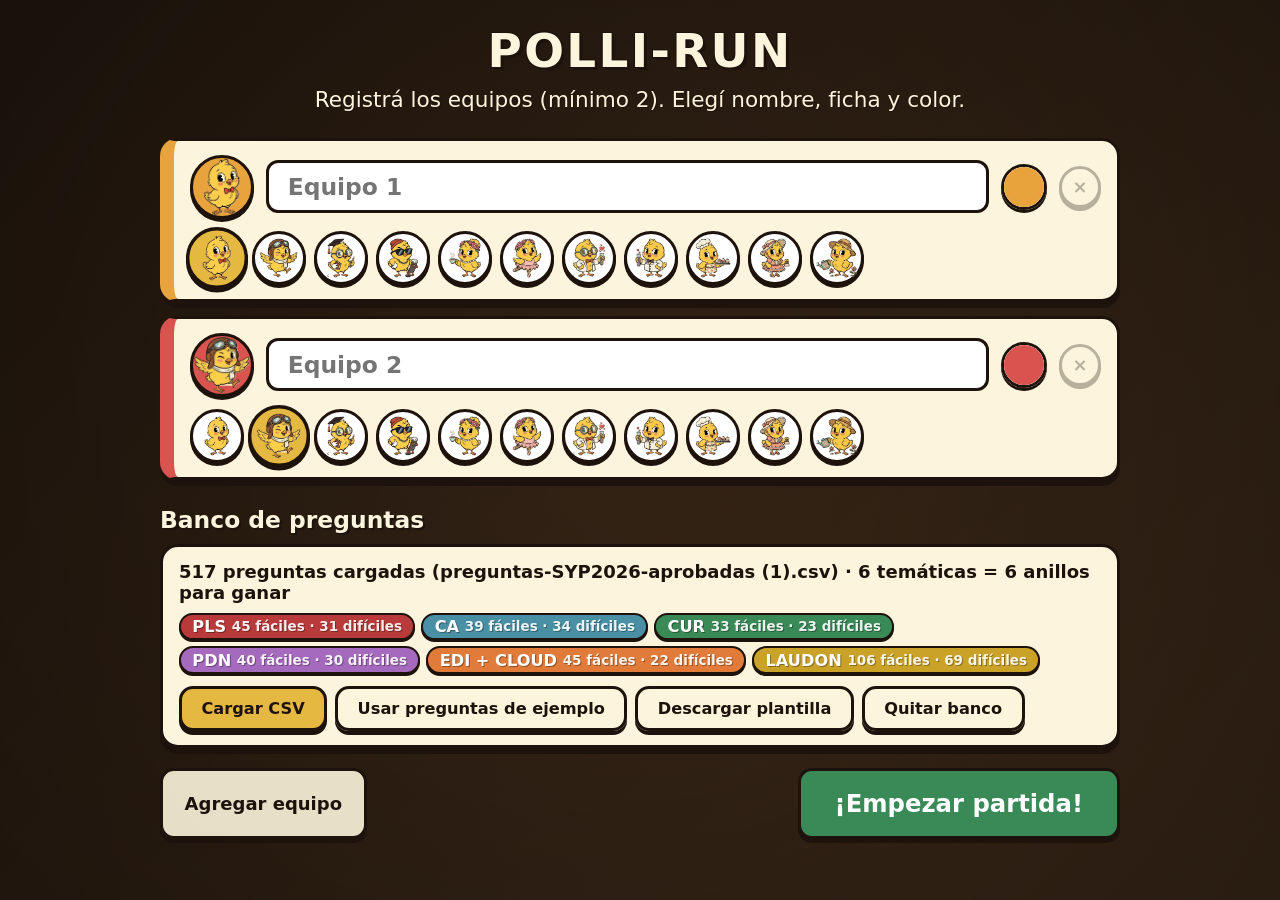
==== commit 55c24635: "Merge be0098eefeca4b9a7c9799dc90ce71b19dc4adfd into 5f40e9a3774565f4c1fe22e47b05fd48800b4c40" ====
--- a/index.html
+++ b/index.html
@@ -172,9 +172,9 @@
 
   <div id="toast" class="toast" hidden></div>
 
-  <script src="js/config.js?v=5"></script>
+  <script src="js/config.js?v=4"></script>
   <script src="js/preguntas-ejemplo.js?v=3"></script>
   <script src="js/preguntas-syp2026.js?v=1"></script>
-  <script src="js/app.js?v=8"></script>
+  <script src="js/app.js?v=7"></script>
 </body>
 </html>
--- a/css/styles.css
+++ b/css/styles.css
@@ -1,5 +1,5 @@
 /* =========================================================
-   CARRERA DE MENTES — Estética Retro 1930s (Cuphead / Monopoly)
+   POLLI-RUN — Estética Retro 1930s (Cuphead / Monopoly)
    Variables principales arriba: cambiá colores acá.
    ========================================================= */
 :root {
@@ -512,7 +512,6 @@
   box-shadow: 0 3px 0 var(--ink);
 }
 .score-item.current { background: color-mix(in srgb, var(--team) 20%, white); }
-.score-item.finished { opacity: .75; }
 .score-avatar { width: 40px; height: 40px; font-size: 28px; }
 .score-info { min-width: 0; }
 .score-name { font-weight: 700; white-space: nowrap; overflow: hidden; text-overflow: ellipsis; }
@@ -561,10 +560,13 @@
   color: color-mix(in srgb, var(--theme, var(--ink)) 70%, black);
 }
 .q-text {
-  font-size: clamp(1.8rem, 3.6vw, 3rem) !important;
+  font-size: var(--q-size, clamp(1.8rem, 3.6vw, 3rem)) !important;
   line-height: 1.2;
+  white-space: pre-line;
   margin: .3em 0 .6em !important;
 }
+.q-image { margin: 0 0 16px; font-weight: 700; color: var(--danger); }
+.q-image img { display: block; margin: 0 auto; max-width: 100%; max-height: var(--q-img-max, 42vh); border: 3px solid var(--ink); border-radius: 14px; }
 .q-options {
   list-style: none; margin: 0 0 14px; padding: 0;
   display: grid; grid-template-columns: repeat(2, 1fr); gap: 10px;
@@ -573,7 +575,7 @@
 @media (max-width: 560px) { .q-options { grid-template-columns: 1fr; } }
 .q-options li {
   display: flex; align-items: center; gap: .6em;
-  font-size: clamp(1.1rem, 2vw, 1.6rem); font-weight: 600;
+  font-size: calc(clamp(1.1rem, 2vw, 1.6rem) * var(--q-opt-scale, 1)); font-weight: 600;
   background: #fff; border: 3px solid var(--ink); border-radius: 14px;
   padding: .4em .7em; box-shadow: 0 3px 0 var(--ink);
   transition: opacity .3s;
@@ -623,6 +625,37 @@
   0%, 100% { transform: translateY(0) rotate(-6deg); }
   50% { transform: translateY(-24px) rotate(6deg); }
 }
+
+/* ---------- Podio ---------- */
+.podium-card { width: min(720px, 100%); }
+.podium { display: flex; justify-content: center; align-items: flex-end; gap: 10px; margin-top: 8px; }
+.podium-col { flex: 1 1 0; min-width: 0; max-width: 200px; display: flex; flex-direction: column; align-items: center; }
+.podium-avatar {
+  width: min(110px, 22vw); aspect-ratio: 1; padding: 6px;
+  border-radius: 50%; background: var(--team); border: 4px solid var(--ink);
+}
+.podium-name { font-weight: 700; font-size: 1.2rem; line-height: 1.15; margin-top: 6px; overflow-wrap: anywhere; }
+.podium-rings { font-size: .9rem; margin-bottom: 6px; }
+.podium-step {
+  width: 100%; display: grid; place-items: center;
+  background: var(--team); color: #fff; text-shadow: 2px 2px 0 var(--ink);
+  font-size: 2.6rem; font-weight: 700;
+  border: 4px solid var(--ink); border-bottom: 0; border-radius: 12px 12px 0 0;
+  transform-origin: bottom;
+  animation: podium-rise .6s cubic-bezier(.3,1.3,.5,1) both;
+}
+.podium-step.place-1 { height: 150px; }
+.podium-step.place-2 { height: 105px; }
+.podium-step.place-3 { height: 70px; }
+.podium-rest { list-style: none; margin: 14px 0 0; padding: 0; display: grid; gap: 6px; text-align: left; }
+.podium-rest li {
+  display: flex; align-items: center; gap: .6em;
+  background: #fff; border: 3px solid var(--ink); border-left: 10px solid var(--team);
+  border-radius: 12px; padding: .25em .7em;
+}
+.podium-rest .av { width: 34px; height: 34px; flex: 0 0 auto; }
+.podium-rest span:last-child { margin-left: auto; font-size: .9rem; white-space: nowrap; }
+@keyframes podium-rise { from { transform: scaleY(0); } }
 
 .confetti { position: fixed; inset: 0; pointer-events: none; overflow: hidden; }
 .confetti i {
